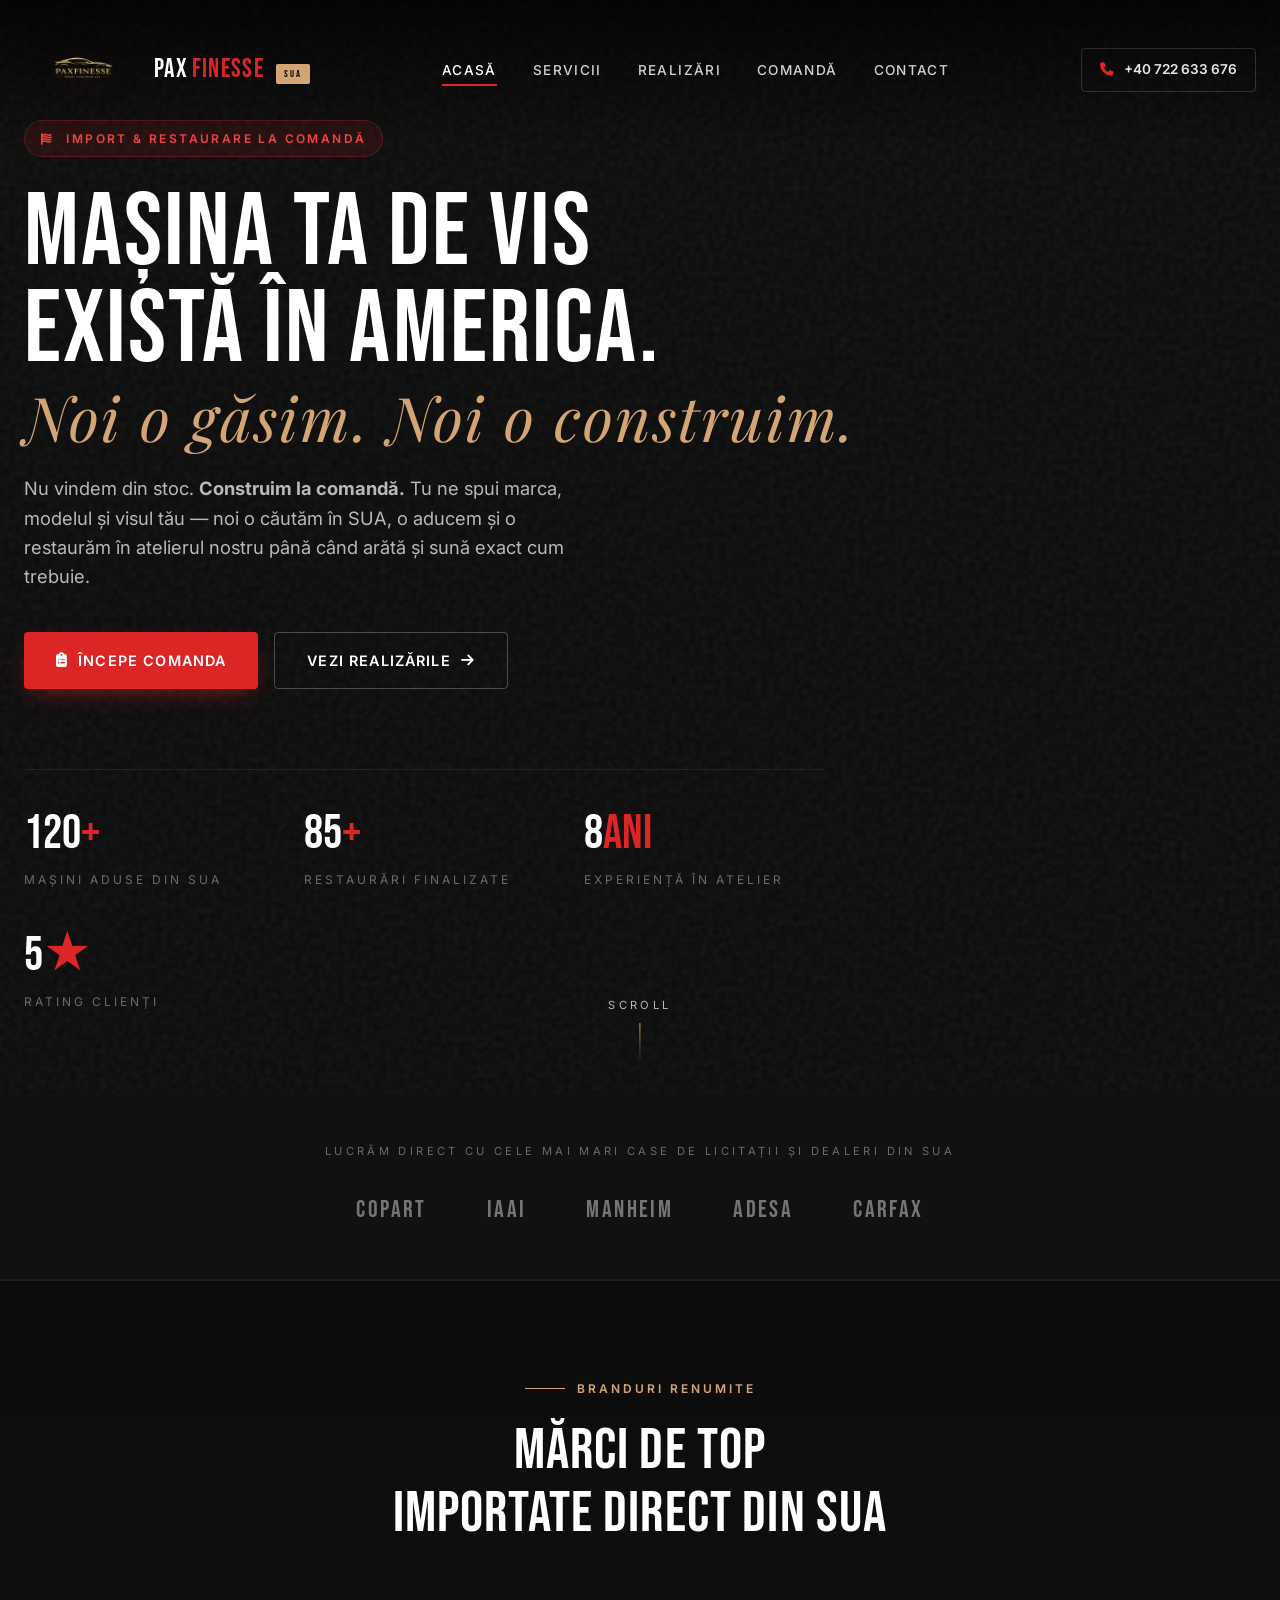
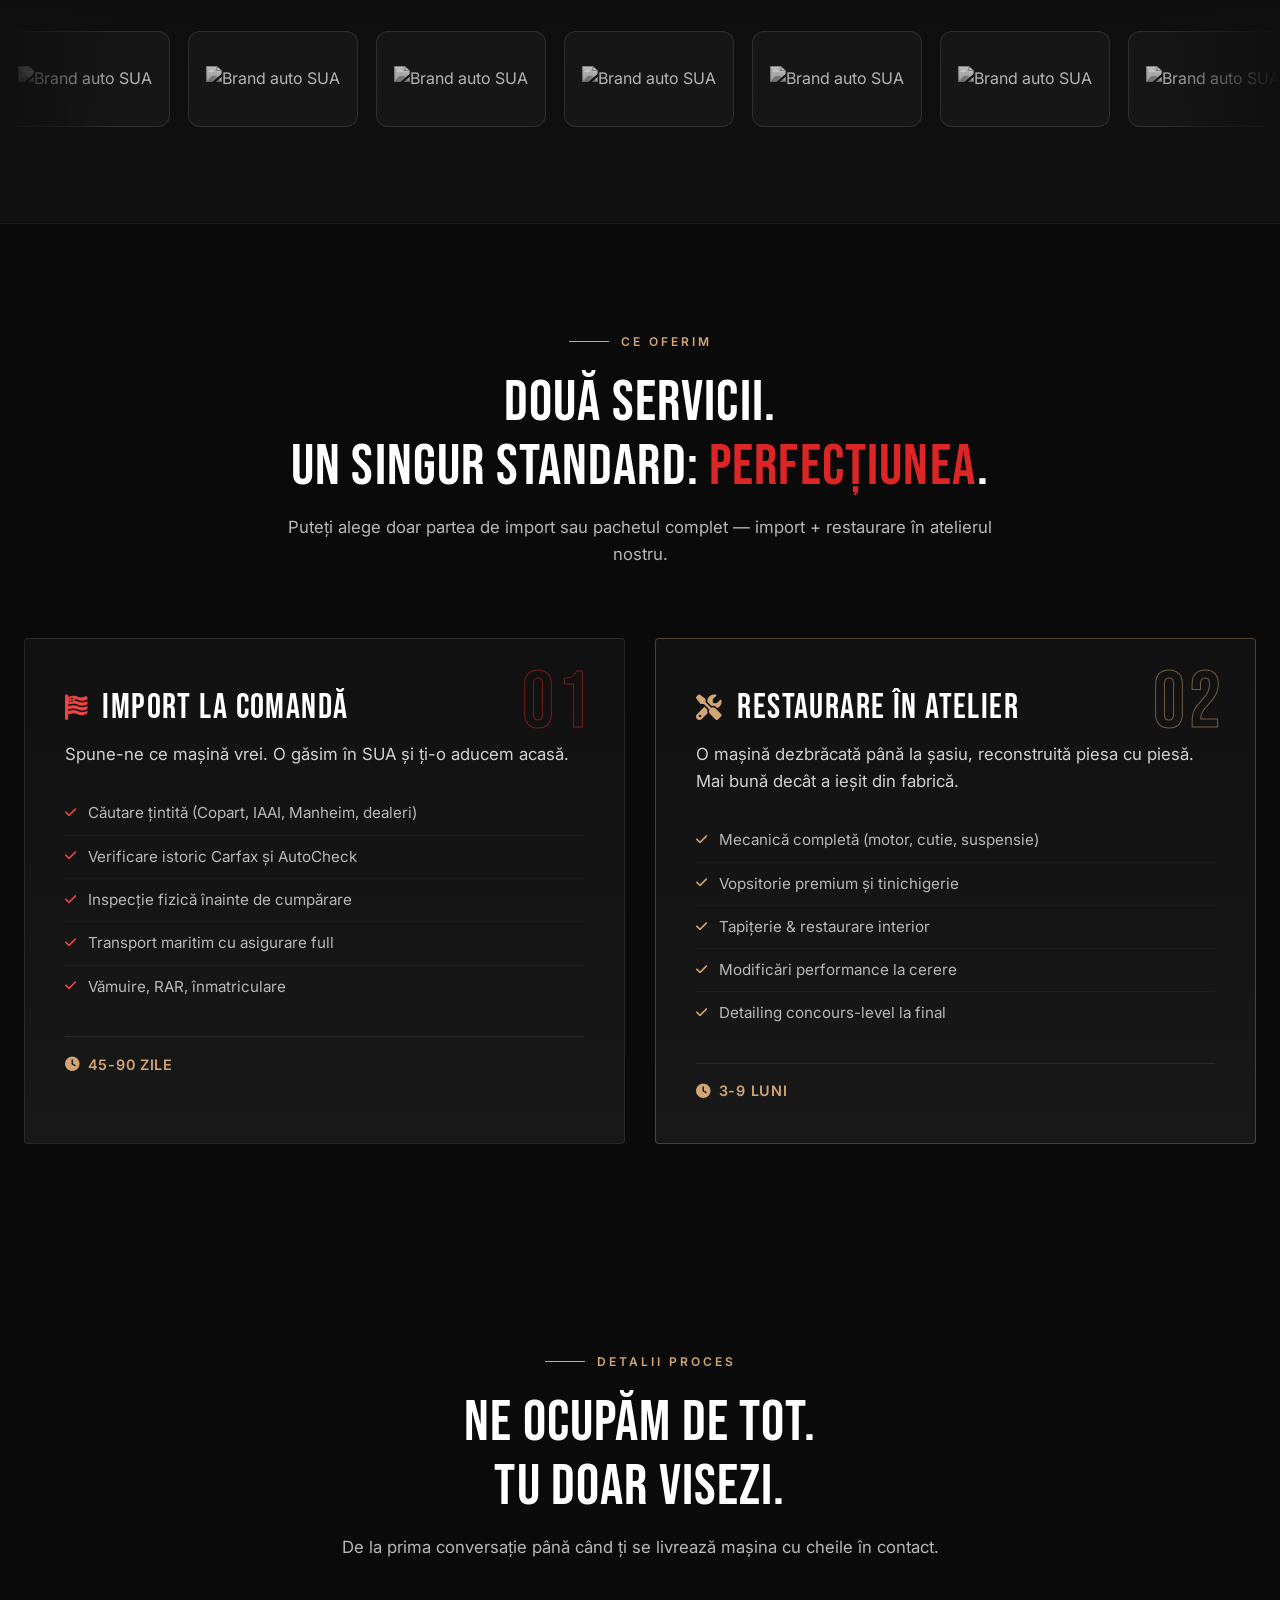
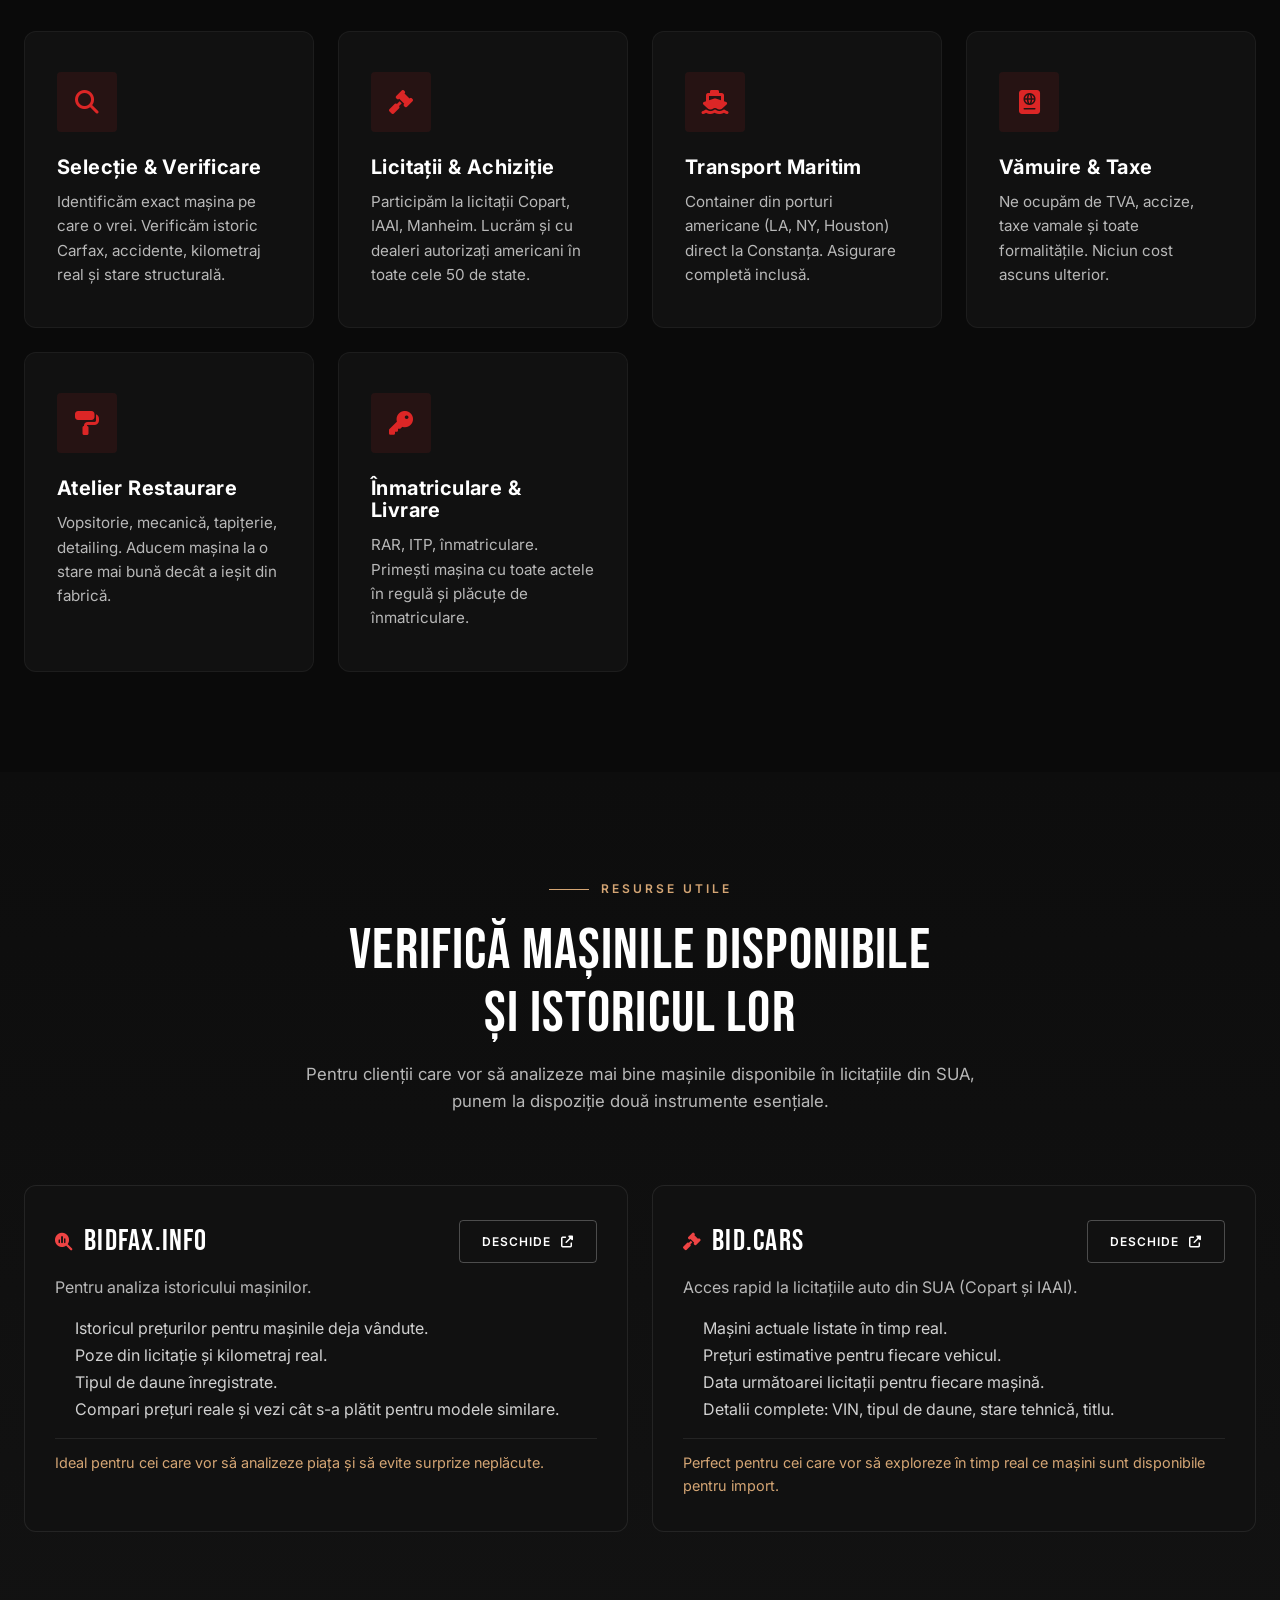
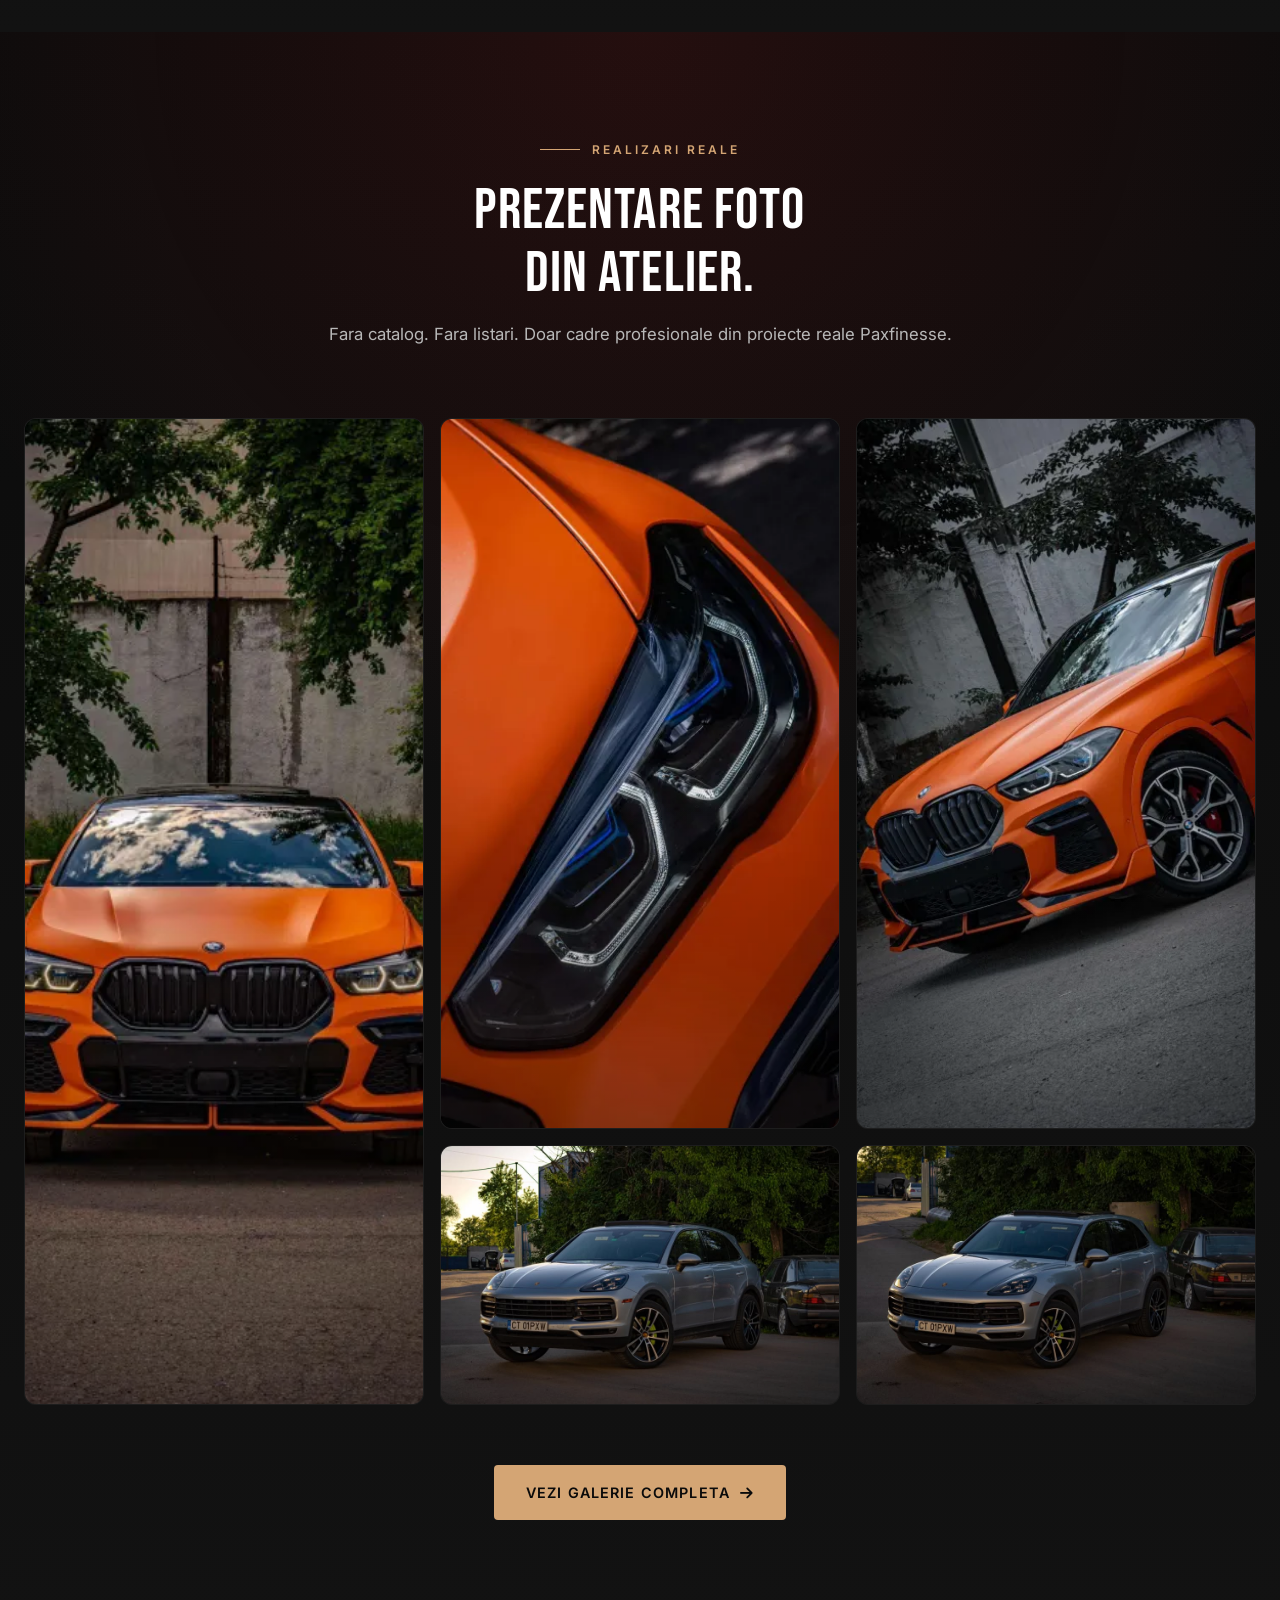
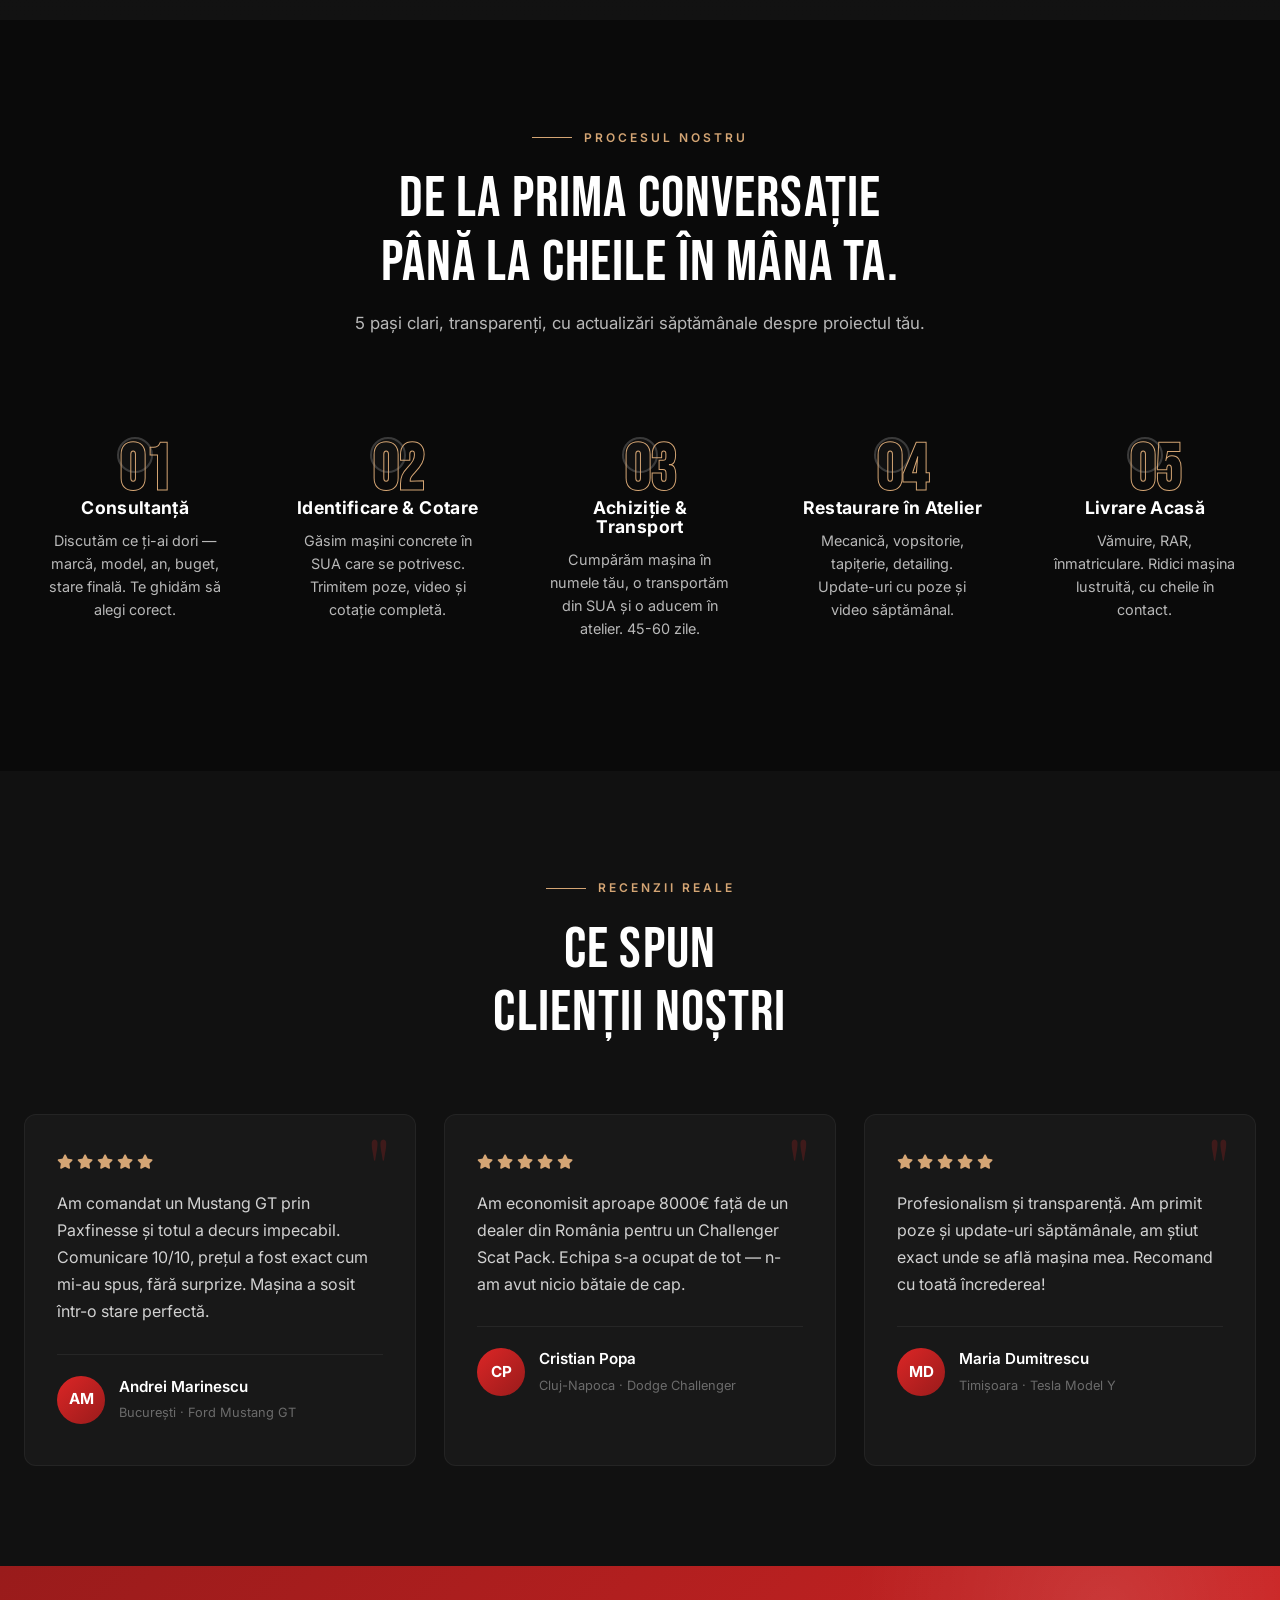
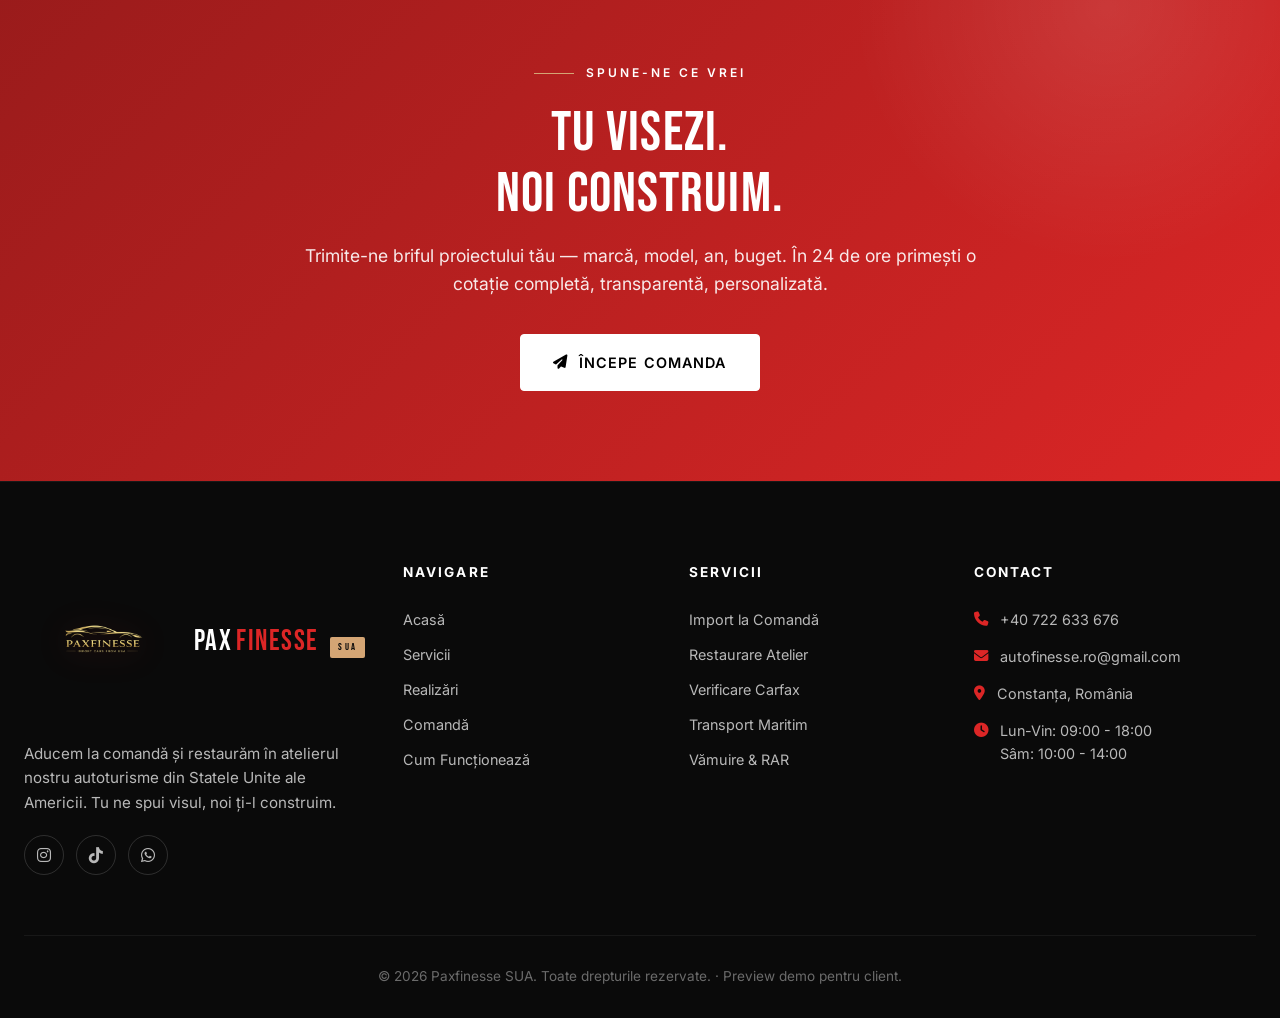
==== index.html @ f7341d7a "Paxfinesse SUA - site static complet: home, realizari, comanda" ====
<!DOCTYPE html>
<html lang="ro">
<head>
    <meta charset="UTF-8">
    <meta name="viewport" content="width=device-width, initial-scale=1.0">
    <meta name="description" content="Paxfinesse SUA – Aducem la comandă și restaurăm autoturisme din Statele Unite ale Americii. Tu ne spui ce vrei, noi facem mai mult decât să ți-o livrăm — ți-o construim.">
    <title>Paxfinesse SUA — Import & Restaurare Auto la Comandă din America</title>
    <link rel="preconnect" href="https://fonts.googleapis.com">
    <link rel="preconnect" href="https://fonts.gstatic.com" crossorigin>
    <link href="https://fonts.googleapis.com/css2?family=Bebas+Neue&family=Inter:wght@300;400;500;600;700;800&family=Playfair+Display:ital,wght@1,400;1,500&display=swap" rel="stylesheet">
    <link rel="stylesheet" href="https://cdnjs.cloudflare.com/ajax/libs/font-awesome/6.5.0/css/all.min.css">
    <link rel="stylesheet" href="css/style.css">
</head>
<body>

<!-- NAVBAR -->
<nav class="navbar" id="navbar">
    <div class="nav-inner">
        <a href="index.html" class="brand">
            <img src="assets/paxfinesse-logo.png" alt="Paxfinesse SUA" class="brand-logo">
            <span class="brand-text">
                <span class="b-pax">PAX</span><span class="b-fin">FINESSE</span>
                <span class="b-sua">SUA</span>
            </span>
        </a>
        <ul class="nav-menu" id="navMenu">
            <li><a href="index.html" class="active">Acasă</a></li>
            <li><a href="#servicii">Servicii</a></li>
            <li><a href="stoc.html">Realizări</a></li>
            <li><a href="comanda.html">Comandă</a></li>
            <li><a href="#contact">Contact</a></li>
        </ul>
        <div class="nav-cta">
            <a href="tel:+40722633676" class="nav-phone">
                <i class="fas fa-phone"></i>
                <span>+40 722 633 676</span>
            </a>
            <button class="hamburger" id="burger" aria-label="Meniu">
                <span></span><span></span><span></span>
            </button>
        </div>
    </div>
</nav>

<!-- HERO -->
<section class="hero">
    <div class="hero-bg"></div>
    <div class="hero-overlay"></div>
    <div class="hero-grain"></div>
    <div class="hero-content">
        <span class="hero-badge"><i class="fas fa-flag-usa"></i> Import & Restaurare la comandă</span>
        <h1>
            Mașina ta de vis<br>există în America.
            <span class="accent">Noi o găsim. Noi o construim.</span>
        </h1>
        <p class="hero-subtitle">
            Nu vindem din stoc. <strong>Construim la comandă.</strong> Tu ne spui marca, modelul și visul tău —
            noi o căutăm în SUA, o aducem și o restaurăm în atelierul nostru până când arătă și sună exact cum trebuie.
        </p>
        <div class="hero-actions">
            <a href="comanda.html" class="btn btn-primary">
                <i class="fas fa-clipboard-list"></i> Începe Comanda
            </a>
            <a href="stoc.html" class="btn btn-outline">
                Vezi Realizările <i class="fas fa-arrow-right"></i>
            </a>
        </div>
        <div class="hero-stats">
            <div class="hero-stat">
                <span class="num">120<span class="text-red">+</span></span>
                <span class="lbl">Mașini aduse din SUA</span>
            </div>
            <div class="hero-stat">
                <span class="num">85<span class="text-red">+</span></span>
                <span class="lbl">Restaurări finalizate</span>
            </div>
            <div class="hero-stat">
                <span class="num">8<span class="text-red">ani</span></span>
                <span class="lbl">Experiență în atelier</span>
            </div>
            <div class="hero-stat">
                <span class="num">5<span class="text-red">★</span></span>
                <span class="lbl">Rating clienți</span>
            </div>
        </div>
    </div>
    <div class="scroll-cue">
        <span>Scroll</span>
        <div class="line"></div>
    </div>
</section>

<!-- PARTNERS -->
<section class="partners">
    <div class="container">
        <p class="partners-label">Lucrăm direct cu cele mai mari case de licitații și dealeri din SUA</p>
        <div class="partners-grid">
            <span class="partner-logo">COPART</span>
            <span class="partner-logo">IAAI</span>
            <span class="partner-logo">MANHEIM</span>
            <span class="partner-logo">ADESA</span>
            <span class="partner-logo">CARFAX</span>
        </div>
    </div>
</section>

<!-- TOP BRANDS CAROUSEL -->
<section class="top-brands" id="branduri">
    <div class="container">
        <div class="section-header">
            <span class="section-tag">Branduri Renumite</span>
            <h2>Mărci De Top<br>Importate Direct Din SUA</h2>
        </div>
    </div>
    <div class="brand-carousel" aria-label="Carusel mărci auto importate">
        <div class="brand-track">
            <div class="brand-item"><img src="https://images.leadconnectorhq.com/image/f_webp/q_80/r_1200/u_https://assets.cdn.filesafe.space/cwFLtFZQgaH6ewHuRInl/media/32a6d4c4-58c9-48d9-9215-3933dc16dcd3.png" alt="Brand auto SUA"></div>
            <div class="brand-item"><img src="https://images.leadconnectorhq.com/image/f_webp/q_80/r_1200/u_https://assets.cdn.filesafe.space/cwFLtFZQgaH6ewHuRInl/media/314a46d4-9942-4cb3-8f32-9301b4568b7e.png" alt="Brand auto SUA"></div>
            <div class="brand-item"><img src="https://images.leadconnectorhq.com/image/f_webp/q_80/r_1200/u_https://assets.cdn.filesafe.space/cwFLtFZQgaH6ewHuRInl/media/3db5423e-5908-4407-b118-28c84015ed00.png" alt="Brand auto SUA"></div>
            <div class="brand-item"><img src="https://images.leadconnectorhq.com/image/f_webp/q_80/r_1200/u_https://assets.cdn.filesafe.space/cwFLtFZQgaH6ewHuRInl/media/eeb077a6-808a-4627-8434-43269378a9e5.webp" alt="Brand auto SUA"></div>
            <div class="brand-item"><img src="https://images.leadconnectorhq.com/image/f_webp/q_80/r_1200/u_https://assets.cdn.filesafe.space/cwFLtFZQgaH6ewHuRInl/media/206247c8-31dc-4876-88b6-38dea8ac3e6c.webp" alt="Brand auto SUA"></div>
            <div class="brand-item"><img src="https://images.leadconnectorhq.com/image/f_webp/q_80/r_1200/u_https://assets.cdn.filesafe.space/cwFLtFZQgaH6ewHuRInl/media/9b2d4b65-d49e-4166-a38b-0659e8ab0de5.png" alt="Brand auto SUA"></div>
            <div class="brand-item"><img src="https://images.leadconnectorhq.com/image/f_webp/q_80/r_1200/u_https://assets.cdn.filesafe.space/cwFLtFZQgaH6ewHuRInl/media/c2d856ed-e906-4ed6-9a01-13cdb11625aa.png" alt="Brand auto SUA"></div>
            <div class="brand-item"><img src="https://images.leadconnectorhq.com/image/f_webp/q_80/r_1200/u_https://assets.cdn.filesafe.space/cwFLtFZQgaH6ewHuRInl/media/f6b01326-d856-4e77-9e30-f59f25167e91.png" alt="Brand auto SUA"></div>
            <div class="brand-item"><img src="https://images.leadconnectorhq.com/image/f_webp/q_80/r_1200/u_https://assets.cdn.filesafe.space/cwFLtFZQgaH6ewHuRInl/media/b31367f6-9bbe-42e5-9ca9-efc359f54a44.png" alt="Brand auto SUA"></div>
            <div class="brand-item"><img src="https://images.leadconnectorhq.com/image/f_webp/q_80/r_1200/u_https://assets.cdn.filesafe.space/cwFLtFZQgaH6ewHuRInl/media/86a10606-259c-45ef-b72c-d7b4f49fb295.png" alt="Brand auto SUA"></div>
            <div class="brand-item"><img src="https://images.leadconnectorhq.com/image/f_webp/q_80/r_1200/u_https://assets.cdn.filesafe.space/cwFLtFZQgaH6ewHuRInl/media/ee7c0f34-a460-4656-b611-20491909f14e.png" alt="Brand auto SUA"></div>
            <div class="brand-item"><img src="https://images.leadconnectorhq.com/image/f_webp/q_80/r_1200/u_https://assets.cdn.filesafe.space/cwFLtFZQgaH6ewHuRInl/media/89e8a70e-ac2a-4c89-bdc9-628a7f98c6be.png" alt="Brand auto SUA"></div>

            <div class="brand-item"><img src="https://images.leadconnectorhq.com/image/f_webp/q_80/r_1200/u_https://assets.cdn.filesafe.space/cwFLtFZQgaH6ewHuRInl/media/32a6d4c4-58c9-48d9-9215-3933dc16dcd3.png" alt="Brand auto SUA"></div>
            <div class="brand-item"><img src="https://images.leadconnectorhq.com/image/f_webp/q_80/r_1200/u_https://assets.cdn.filesafe.space/cwFLtFZQgaH6ewHuRInl/media/314a46d4-9942-4cb3-8f32-9301b4568b7e.png" alt="Brand auto SUA"></div>
            <div class="brand-item"><img src="https://images.leadconnectorhq.com/image/f_webp/q_80/r_1200/u_https://assets.cdn.filesafe.space/cwFLtFZQgaH6ewHuRInl/media/3db5423e-5908-4407-b118-28c84015ed00.png" alt="Brand auto SUA"></div>
            <div class="brand-item"><img src="https://images.leadconnectorhq.com/image/f_webp/q_80/r_1200/u_https://assets.cdn.filesafe.space/cwFLtFZQgaH6ewHuRInl/media/eeb077a6-808a-4627-8434-43269378a9e5.webp" alt="Brand auto SUA"></div>
            <div class="brand-item"><img src="https://images.leadconnectorhq.com/image/f_webp/q_80/r_1200/u_https://assets.cdn.filesafe.space/cwFLtFZQgaH6ewHuRInl/media/206247c8-31dc-4876-88b6-38dea8ac3e6c.webp" alt="Brand auto SUA"></div>
            <div class="brand-item"><img src="https://images.leadconnectorhq.com/image/f_webp/q_80/r_1200/u_https://assets.cdn.filesafe.space/cwFLtFZQgaH6ewHuRInl/media/9b2d4b65-d49e-4166-a38b-0659e8ab0de5.png" alt="Brand auto SUA"></div>
            <div class="brand-item"><img src="https://images.leadconnectorhq.com/image/f_webp/q_80/r_1200/u_https://assets.cdn.filesafe.space/cwFLtFZQgaH6ewHuRInl/media/c2d856ed-e906-4ed6-9a01-13cdb11625aa.png" alt="Brand auto SUA"></div>
            <div class="brand-item"><img src="https://images.leadconnectorhq.com/image/f_webp/q_80/r_1200/u_https://assets.cdn.filesafe.space/cwFLtFZQgaH6ewHuRInl/media/f6b01326-d856-4e77-9e30-f59f25167e91.png" alt="Brand auto SUA"></div>
            <div class="brand-item"><img src="https://images.leadconnectorhq.com/image/f_webp/q_80/r_1200/u_https://assets.cdn.filesafe.space/cwFLtFZQgaH6ewHuRInl/media/b31367f6-9bbe-42e5-9ca9-efc359f54a44.png" alt="Brand auto SUA"></div>
            <div class="brand-item"><img src="https://images.leadconnectorhq.com/image/f_webp/q_80/r_1200/u_https://assets.cdn.filesafe.space/cwFLtFZQgaH6ewHuRInl/media/86a10606-259c-45ef-b72c-d7b4f49fb295.png" alt="Brand auto SUA"></div>
            <div class="brand-item"><img src="https://images.leadconnectorhq.com/image/f_webp/q_80/r_1200/u_https://assets.cdn.filesafe.space/cwFLtFZQgaH6ewHuRInl/media/ee7c0f34-a460-4656-b611-20491909f14e.png" alt="Brand auto SUA"></div>
            <div class="brand-item"><img src="https://images.leadconnectorhq.com/image/f_webp/q_80/r_1200/u_https://assets.cdn.filesafe.space/cwFLtFZQgaH6ewHuRInl/media/89e8a70e-ac2a-4c89-bdc9-628a7f98c6be.png" alt="Brand auto SUA"></div>
        </div>
    </div>
</section>

<!-- TWO PILLARS -->
<section class="section pillars" id="servicii">
    <div class="container">
        <div class="section-header">
            <span class="section-tag">Ce oferim</span>
            <h2>Două servicii.<br>Un singur standard: <span class="text-red">perfecțiunea</span>.</h2>
            <p>Puteți alege doar partea de import sau pachetul complet — import + restaurare în atelierul nostru.</p>
        </div>
        <div class="pillars-grid">
            <div class="pillar-card">
                <div class="pillar-num">01</div>
                <h3><i class="fas fa-flag-usa"></i> Import la Comandă</h3>
                <p class="pillar-lead">Spune-ne ce mașină vrei. O găsim în SUA și ți-o aducem acasă.</p>
                <ul class="pillar-list">
                    <li><i class="fas fa-check"></i> Căutare țintită (Copart, IAAI, Manheim, dealeri)</li>
                    <li><i class="fas fa-check"></i> Verificare istoric Carfax și AutoCheck</li>
                    <li><i class="fas fa-check"></i> Inspecție fizică înainte de cumpărare</li>
                    <li><i class="fas fa-check"></i> Transport maritim cu asigurare full</li>
                    <li><i class="fas fa-check"></i> Vămuire, RAR, înmatriculare</li>
                </ul>
                <div class="pillar-foot">
                    <span class="pillar-time"><i class="fas fa-clock"></i> 45-90 zile</span>
                </div>
            </div>
            <div class="pillar-card pillar-card-gold">
                <div class="pillar-num">02</div>
                <h3><i class="fas fa-tools"></i> Restaurare în Atelier</h3>
                <p class="pillar-lead">O mașină dezbrăcată până la șasiu, reconstruită piesa cu piesă. Mai bună decât a ieșit din fabrică.</p>
                <ul class="pillar-list">
                    <li><i class="fas fa-check"></i> Mecanică completă (motor, cutie, suspensie)</li>
                    <li><i class="fas fa-check"></i> Vopsitorie premium și tinichigerie</li>
                    <li><i class="fas fa-check"></i> Tapițerie & restaurare interior</li>
                    <li><i class="fas fa-check"></i> Modificări performance la cerere</li>
                    <li><i class="fas fa-check"></i> Detailing concours-level la final</li>
                </ul>
                <div class="pillar-foot">
                    <span class="pillar-time"><i class="fas fa-clock"></i> 3-9 luni</span>
                </div>
            </div>
        </div>
    </div>
</section>

<!-- SERVICES -->
<section class="section services" id="detalii-servicii">
    <div class="container">
        <div class="section-header">
            <span class="section-tag">Detalii proces</span>
            <h2>Ne ocupăm de tot.<br>Tu doar visezi.</h2>
            <p>De la prima conversație până când ți se livrează mașina cu cheile în contact.</p>
        </div>
        <div class="services-grid">
            <div class="service-card">
                <div class="service-icon"><i class="fas fa-search"></i></div>
                <h3>Selecție & Verificare</h3>
                <p>Identificăm exact mașina pe care o vrei. Verificăm istoric Carfax, accidente, kilometraj real și stare structurală.</p>
            </div>
            <div class="service-card">
                <div class="service-icon"><i class="fas fa-gavel"></i></div>
                <h3>Licitații & Achiziție</h3>
                <p>Participăm la licitații Copart, IAAI, Manheim. Lucrăm și cu dealeri autorizați americani în toate cele 50 de state.</p>
            </div>
            <div class="service-card">
                <div class="service-icon"><i class="fas fa-ship"></i></div>
                <h3>Transport Maritim</h3>
                <p>Container din porturi americane (LA, NY, Houston) direct la Constanța. Asigurare completă inclusă.</p>
            </div>
            <div class="service-card">
                <div class="service-icon"><i class="fas fa-passport"></i></div>
                <h3>Vămuire & Taxe</h3>
                <p>Ne ocupăm de TVA, accize, taxe vamale și toate formalitățile. Niciun cost ascuns ulterior.</p>
            </div>
            <div class="service-card">
                <div class="service-icon"><i class="fas fa-paint-roller"></i></div>
                <h3>Atelier Restaurare</h3>
                <p>Vopsitorie, mecanică, tapițerie, detailing. Aducem mașina la o stare mai bună decât a ieșit din fabrică.</p>
            </div>
            <div class="service-card">
                <div class="service-icon"><i class="fas fa-key"></i></div>
                <h3>Înmatriculare & Livrare</h3>
                <p>RAR, ITP, înmatriculare. Primești mașina cu toate actele în regulă și plăcuțe de înmatriculare.</p>
            </div>
        </div>
    </div>
</section>

<!-- RESURSE UTILE -->
<section class="section resources-useful" id="resurse-utile">
    <div class="container">
        <div class="section-header">
            <span class="section-tag">Resurse Utile</span>
            <h2>Verifică Mașinile Disponibile<br>și Istoricul Lor</h2>
            <p>Pentru clienții care vor să analizeze mai bine mașinile disponibile în licitațiile din SUA, punem la dispoziție două instrumente esențiale.</p>
        </div>

        <div class="resources-grid">
            <article class="resource-card">
                <div class="resource-head">
                    <h3><i class="fas fa-magnifying-glass-chart"></i> BidFax.info</h3>
                    <a href="https://bidfax.info/" target="_blank" rel="noopener noreferrer" class="btn btn-outline btn-sm">Deschide <i class="fas fa-up-right-from-square"></i></a>
                </div>
                <p class="resource-sub">Pentru analiza istoricului mașinilor.</p>
                <ul class="resource-list">
                    <li>Istoricul prețurilor pentru mașinile deja vândute.</li>
                    <li>Poze din licitație și kilometraj real.</li>
                    <li>Tipul de daune înregistrate.</li>
                    <li>Compari prețuri reale și vezi cât s-a plătit pentru modele similare.</li>
                </ul>
                <p class="resource-note">Ideal pentru cei care vor să analizeze piața și să evite surprize neplăcute.</p>
            </article>

            <article class="resource-card">
                <div class="resource-head">
                    <h3><i class="fas fa-gavel"></i> Bid.Cars</h3>
                    <a href="https://bid.cars/en/" target="_blank" rel="noopener noreferrer" class="btn btn-outline btn-sm">Deschide <i class="fas fa-up-right-from-square"></i></a>
                </div>
                <p class="resource-sub">Acces rapid la licitațiile auto din SUA (Copart și IAAI).</p>
                <ul class="resource-list">
                    <li>Mașini actuale listate în timp real.</li>
                    <li>Prețuri estimative pentru fiecare vehicul.</li>
                    <li>Data următoarei licitații pentru fiecare mașină.</li>
                    <li>Detalii complete: VIN, tipul de daune, stare tehnică, titlu.</li>
                </ul>
                <p class="resource-note">Perfect pentru cei care vor să exploreze în timp real ce mașini sunt disponibile pentru import.</p>
            </article>
        </div>
    </div>
</section>

<!-- REALIZARI FOTO -->
<section class="bmw-showcase">
    <div class="container">
        <div class="section-header">
            <span class="section-tag">Realizari Reale</span>
            <h2>Prezentare foto<br>din atelier.</h2>
            <p>Fara catalog. Fara listari. Doar cadre profesionale din proiecte reale Paxfinesse.</p>
        </div>
        <div class="bmw-grid">
            <figure class="bmw-shot tall">
                <img src="assets/IMG_20260612_000949_321.webp" alt="BMW atelier cadru frontal" loading="lazy">
            </figure>
            <figure class="bmw-shot">
                <img src="assets/IMG_20260612_000946_788.webp" alt="BMW detaliu" loading="lazy">
            </figure>
            <figure class="bmw-shot">
                <img src="assets/IMG_20260612_000951_574.webp" alt="BMW lateral" loading="lazy">
            </figure>
            <figure class="bmw-shot">
                <img src="assets/SaveClip.App_711075610_18354099130211871_6722053334261822704_n.jpg" alt="BMW cadru nou" loading="lazy">
            </figure>
            <figure class="bmw-shot">
                <img src="assets/SaveClip.App_713584309_18354099118211871_6463940160038033407_n.jpg" alt="BMW cadru nou atelier" loading="lazy">
            </figure>
        </div>
        <div class="section-cta">
            <a href="stoc.html" class="btn btn-gold">
                Vezi Galerie Completa <i class="fas fa-arrow-right"></i>
            </a>
        </div>
    </div>
</section>

<!-- PROCESS -->
<section class="section process" id="proces">
    <div class="container">
        <div class="section-header">
            <span class="section-tag">Procesul Nostru</span>
            <h2>De la prima conversație<br>până la cheile în mâna ta.</h2>
            <p>5 pași clari, transparenți, cu actualizări săptămânale despre proiectul tău.</p>
        </div>
        <div class="process-steps">
            <div class="process-step">
                <span class="step-num">01</span>
                <h3>Consultanță</h3>
                <p>Discutăm ce ți-ai dori — marcă, model, an, buget, stare finală. Te ghidăm să alegi corect.</p>
            </div>
            <div class="process-step">
                <span class="step-num">02</span>
                <h3>Identificare & Cotare</h3>
                <p>Găsim mașini concrete în SUA care se potrivesc. Trimitem poze, video și cotație completă.</p>
            </div>
            <div class="process-step">
                <span class="step-num">03</span>
                <h3>Achiziție & Transport</h3>
                <p>Cumpărăm mașina în numele tău, o transportăm din SUA și o aducem în atelier. 45-60 zile.</p>
            </div>
            <div class="process-step">
                <span class="step-num">04</span>
                <h3>Restaurare în Atelier</h3>
                <p>Mecanică, vopsitorie, tapițerie, detailing. Update-uri cu poze și video săptămânal.</p>
            </div>
            <div class="process-step">
                <span class="step-num">05</span>
                <h3>Livrare Acasă</h3>
                <p>Vămuire, RAR, înmatriculare. Ridici mașina lustruită, cu cheile în contact.</p>
            </div>
        </div>
    </div>
</section>

<!-- TESTIMONIALS -->
<section class="section testimonials">
    <div class="container">
        <div class="section-header">
            <span class="section-tag">Recenzii Reale</span>
            <h2>Ce Spun<br>Clienții Noștri</h2>
        </div>
        <div class="testimonials-grid">
            <div class="test-card">
                <div class="test-stars">
                    <i class="fas fa-star"></i><i class="fas fa-star"></i><i class="fas fa-star"></i><i class="fas fa-star"></i><i class="fas fa-star"></i>
                </div>
                <p class="test-text">Am comandat un Mustang GT prin Paxfinesse și totul a decurs impecabil. Comunicare 10/10, prețul a fost exact cum mi-au spus, fără surprize. Mașina a sosit într-o stare perfectă.</p>
                <div class="test-author">
                    <div class="test-avatar">AM</div>
                    <div class="test-meta">
                        <strong>Andrei Marinescu</strong>
                        <span>București · Ford Mustang GT</span>
                    </div>
                </div>
            </div>
            <div class="test-card">
                <div class="test-stars">
                    <i class="fas fa-star"></i><i class="fas fa-star"></i><i class="fas fa-star"></i><i class="fas fa-star"></i><i class="fas fa-star"></i>
                </div>
                <p class="test-text">Am economisit aproape 8000€ față de un dealer din România pentru un Challenger Scat Pack. Echipa s-a ocupat de tot — n-am avut nicio bătaie de cap.</p>
                <div class="test-author">
                    <div class="test-avatar">CP</div>
                    <div class="test-meta">
                        <strong>Cristian Popa</strong>
                        <span>Cluj-Napoca · Dodge Challenger</span>
                    </div>
                </div>
            </div>
            <div class="test-card">
                <div class="test-stars">
                    <i class="fas fa-star"></i><i class="fas fa-star"></i><i class="fas fa-star"></i><i class="fas fa-star"></i><i class="fas fa-star"></i>
                </div>
                <p class="test-text">Profesionalism și transparență. Am primit poze și update-uri săptămânale, am știut exact unde se află mașina mea. Recomand cu toată încrederea!</p>
                <div class="test-author">
                    <div class="test-avatar">MD</div>
                    <div class="test-meta">
                        <strong>Maria Dumitrescu</strong>
                        <span>Timișoara · Tesla Model Y</span>
                    </div>
                </div>
            </div>
        </div>
    </div>
</section>

<!-- CTA -->
<section class="cta-banner">
    <div class="container">
        <div class="cta-content">
            <span class="section-tag" style="color:#fff">Spune-ne ce vrei</span>
            <h2>Tu visezi.<br>Noi construim.</h2>
            <p>Trimite-ne briful proiectului tău — marcă, model, an, buget. În 24 de ore primești o cotație completă, transparentă, personalizată.</p>
            <a href="comanda.html" class="btn btn-outline" style="background:#fff;color:#000;border-color:#fff">
                <i class="fas fa-paper-plane"></i> Începe Comanda
            </a>
        </div>
    </div>
</section>

<!-- FOOTER -->
<footer class="footer" id="contact">
    <div class="container">
        <div class="footer-grid">
            <div class="footer-about">
                <a href="index.html" class="brand brand-footer">
                    <img src="assets/paxfinesse-logo.png" alt="Paxfinesse SUA" class="brand-logo">
                    <span class="brand-text">
                        <span class="b-pax">PAX</span><span class="b-fin">FINESSE</span>
                        <span class="b-sua">SUA</span>
                    </span>
                </a>
                <p>Aducem la comandă și restaurăm în atelierul nostru autoturisme din Statele Unite ale Americii. Tu ne spui visul, noi ți-l construim.</p>
                <div class="socials">
                    <a href="https://www.instagram.com/paxfinessepax/" target="_blank" rel="noopener noreferrer" aria-label="Instagram"><i class="fab fa-instagram"></i></a>
                    <a href="https://www.tiktok.com/@paxfinesse?_t=ZN-8yZHqIfmm4E&_r=1&fbclid=PAZXh0bgNhZW0CMTEAc3J0YwZhcHBfaWQPOTM2NjE5NzQzMzkyNDU5AAGn2TuDAbLvphgei1O01tbaapVm8dabhwW_PqKula9Um7e5-4xDob9JzGexZbg_aem_R9yHzOPv0Os4jZHswV5WrA" target="_blank" rel="noopener noreferrer" aria-label="TikTok"><i class="fab fa-tiktok"></i></a>
                    <a href="#" aria-label="WhatsApp"><i class="fab fa-whatsapp"></i></a>
                </div>
            </div>
            <div>
                <h5>Navigare</h5>
                <div class="footer-links">
                    <a href="index.html">Acasă</a>
                    <a href="#servicii">Servicii</a>
                    <a href="stoc.html">Realizări</a>
                    <a href="comanda.html">Comandă</a>
                    <a href="#proces">Cum Funcționează</a>
                </div>
            </div>
            <div>
                <h5>Servicii</h5>
                <div class="footer-links">
                    <a href="#servicii">Import la Comandă</a>
                    <a href="#servicii">Restaurare Atelier</a>
                    <a href="#detalii-servicii">Verificare Carfax</a>
                    <a href="#detalii-servicii">Transport Maritim</a>
                    <a href="#detalii-servicii">Vămuire & RAR</a>
                </div>
            </div>
            <div>
                <h5>Contact</h5>
                <ul class="footer-contact">
                    <li><i class="fas fa-phone"></i> +40 722 633 676</li>
                    <li><i class="fas fa-envelope"></i> autofinesse.ro@gmail.com</li>
                    <li><i class="fas fa-map-marker-alt"></i> Constanța, România</li>
                    <li><i class="fas fa-clock"></i> Lun-Vin: 09:00 - 18:00<br>Sâm: 10:00 - 14:00</li>
                </ul>
            </div>
        </div>
        <div class="footer-bottom">
            <p>&copy; 2026 Paxfinesse SUA. Toate drepturile rezervate. · Preview demo pentru client.</p>
        </div>
    </div>
</footer>

<!-- CAR MODAL -->
<div class="modal-backdrop" id="carModal">
    <div class="modal">
        <button class="modal-close" data-close-modal aria-label="Închide"><i class="fas fa-times"></i></button>
        <div id="carModalBody"></div>
    </div>
</div>

<script src="js/main.js"></script>
</body>
</html>
---- css/style.css ----
/* ==========================================================================
   PAXFINESSE SUA — Premium Car Import Stylesheet
   Palette: jet black, crimson red, champagne gold accent
   ========================================================================== */

/* ---------- RESET ---------- */
*, *::before, *::after { margin: 0; padding: 0; box-sizing: border-box; }
html { scroll-behavior: smooth; -webkit-text-size-adjust: 100%; }
body {
    font-family: 'Inter', -apple-system, BlinkMacSystemFont, sans-serif;
    background: #0a0a0a;
    color: #e5e5e5;
    line-height: 1.6;
    overflow-x: hidden;
    -webkit-font-smoothing: antialiased;
}
img, svg { max-width: 100%; display: block; }
a { color: inherit; text-decoration: none; transition: color .25s ease; }
button { font-family: inherit; cursor: pointer; border: none; background: none; color: inherit; }
input, select, textarea { font-family: inherit; font-size: 1rem; }
ul { list-style: none; }

/* ---------- TOKENS ---------- */
:root {
    --black: #0a0a0a;
    --black-2: #111111;
    --black-3: #181818;
    --gray-900: #1f1f1f;
    --gray-800: #2a2a2a;
    --gray-700: #3a3a3a;
    --gray-500: #6b6b6b;
    --gray-300: #b8b8b8;
    --gray-200: #d1d1d1;
    --white: #ffffff;
    --red: #dc2626;
    --red-bright: #ef4444;
    --red-dark: #991b1b;
    --gold: #d4a574;
    --gold-bright: #e6bd8a;

    --font-body: 'Inter', sans-serif;
    --font-display: 'Bebas Neue', 'Inter', sans-serif;
    --font-serif: 'Playfair Display', serif;

    --container: 1280px;
    --radius: 4px;
    --radius-lg: 12px;
    --transition: cubic-bezier(.4,0,.2,1);

    --shadow-lg: 0 25px 50px -12px rgba(0,0,0,0.5);
    --shadow-red: 0 12px 40px -10px rgba(220,38,38,0.45);
}

/* ---------- TYPOGRAPHY ---------- */
h1, h2, h3, h4 { font-family: var(--font-display); font-weight: 400; letter-spacing: 0.02em; color: var(--white); line-height: 1.1; }
.text-red { color: var(--red); }
.text-gold { color: var(--gold); }
.text-white { color: var(--white); }

/* ---------- LAYOUT ---------- */
.container {
    width: 100%;
    max-width: var(--container);
    margin: 0 auto;
    padding: 0 24px;
}
.section { padding: 100px 0; }
.section-tag {
    display: inline-flex;
    align-items: center;
    gap: 12px;
    font-size: 0.75rem;
    font-weight: 600;
    letter-spacing: 0.25em;
    text-transform: uppercase;
    color: var(--gold);
    margin-bottom: 20px;
}
.section-tag::before {
    content: '';
    width: 40px; height: 1px;
    background: var(--gold);
}
.section-header { text-align: center; max-width: 720px; margin: 0 auto 70px; }
.section-header h2 {
    font-size: clamp(2.2rem, 4.5vw, 3.8rem);
    margin-bottom: 16px;
}
.section-header p { color: var(--gray-300); font-size: 1.05rem; }

/* ---------- BUTTONS ---------- */
.btn {
    display: inline-flex;
    align-items: center;
    justify-content: center;
    gap: 10px;
    padding: 16px 32px;
    font-weight: 600;
    font-size: 0.9rem;
    letter-spacing: 0.08em;
    text-transform: uppercase;
    border-radius: var(--radius);
    transition: all .3s var(--transition);
    position: relative;
    overflow: hidden;
    cursor: pointer;
}
.btn-primary {
    background: var(--red);
    color: var(--white);
    box-shadow: 0 8px 24px -8px rgba(220,38,38,0.6);
}
.btn-primary:hover {
    background: var(--red-bright);
    transform: translateY(-2px);
    box-shadow: 0 14px 32px -8px rgba(220,38,38,0.7);
}
.btn-outline {
    background: transparent;
    color: var(--white);
    border: 1px solid rgba(255,255,255,0.25);
}
.btn-outline:hover {
    background: var(--white);
    color: var(--black);
    border-color: var(--white);
}
.btn-gold {
    background: var(--gold);
    color: var(--black);
}
.btn-gold:hover { background: var(--gold-bright); transform: translateY(-2px); }
.btn-sm { padding: 11px 22px; font-size: 0.75rem; }
.btn-block { width: 100%; }

/* ==========================================================================
   NAVBAR
   ========================================================================== */
.navbar {
    position: fixed;
    top: 0; left: 0; right: 0;
    z-index: 1000;
    padding: 10px 0;
    transition: all .4s var(--transition);
    background: linear-gradient(180deg, rgba(0,0,0,0.7) 0%, transparent 100%);
}
.navbar.scrolled {
    padding: 8px 0;
    background: rgba(10,10,10,0.95);
    backdrop-filter: blur(20px);
    -webkit-backdrop-filter: blur(20px);
    border-bottom: 1px solid rgba(255,255,255,0.06);
}
.nav-inner {
    max-width: var(--container);
    margin: 0 auto;
    padding: 0 24px;
    display: flex;
    align-items: center;
    justify-content: space-between;
    gap: 30px;
}
.brand {
    display: flex;
    align-items: center;
    gap: 10px;
    font-family: var(--font-display);
    font-size: 1.6rem;
    letter-spacing: 0.05em;
    text-decoration: none;
}
.brand-logo {
    height: 120px;
    width: auto;
    display: block;
    filter: drop-shadow(0 4px 16px rgba(220,38,38,0.35));
    transition: transform .35s ease, filter .35s ease;
}
.brand:hover .brand-logo {
    transform: scale(1.06) rotate(-2deg);
    filter: drop-shadow(0 4px 14px rgba(239,68,68,0.5));
}
.brand-text { display: flex; align-items: baseline; gap: 4px; }
.brand .b-pax { color: var(--white); }
.brand .b-fin { color: var(--red); }
.brand .b-sua {
    margin-left: 8px;
    padding: 2px 8px;
    font-size: 0.65rem;
    background: var(--gold);
    color: var(--black);
    border-radius: 2px;
    letter-spacing: 0.2em;
}
.nav-menu {
    display: flex;
    gap: 36px;
}
.nav-menu a {
    position: relative;
    font-size: 0.85rem;
    font-weight: 500;
    letter-spacing: 0.1em;
    text-transform: uppercase;
    color: var(--gray-200);
    padding: 8px 0;
}
.nav-menu a:hover,
.nav-menu a.active { color: var(--white); }
.nav-menu a::after {
    content: '';
    position: absolute;
    left: 0; bottom: 0;
    width: 0; height: 2px;
    background: var(--red);
    transition: width .3s var(--transition);
}
.nav-menu a:hover::after,
.nav-menu a.active::after { width: 100%; }

.nav-cta {
    display: flex;
    align-items: center;
    gap: 16px;
}
.nav-phone {
    display: flex;
    align-items: center;
    gap: 10px;
    padding: 10px 18px;
    border: 1px solid rgba(255,255,255,0.15);
    border-radius: var(--radius);
    font-size: 0.85rem;
    font-weight: 600;
    transition: all .3s var(--transition);
}
.nav-phone:hover { border-color: var(--red); color: var(--red); }
.nav-phone i { color: var(--red); }

/* Hamburger */
.hamburger {
    display: none;
    flex-direction: column;
    gap: 5px;
    padding: 8px;
    z-index: 1001;
}
.hamburger span {
    display: block;
    width: 24px; height: 2px;
    background: var(--white);
    transition: all .3s var(--transition);
}
.hamburger.active span:nth-child(1) { transform: translateY(7px) rotate(45deg); }
.hamburger.active span:nth-child(2) { opacity: 0; }
.hamburger.active span:nth-child(3) { transform: translateY(-7px) rotate(-45deg); }

/* ==========================================================================
   HERO
   ========================================================================== */
.hero {
    position: relative;
    min-height: 100vh;
    display: flex;
    align-items: center;
    overflow: hidden;
    background: var(--black);
}
.hero-bg {
    position: absolute;
    inset: 0;
    background-image: url('https://images.unsplash.com/photo-1492144534655-ae79c964c9d7?w=1920&q=80');
    background-size: cover;
    background-position: center;
    transform: scale(1.05);
    animation: heroZoom 20s ease-in-out infinite alternate;
}
@keyframes heroZoom {
    from { transform: scale(1.05); }
    to { transform: scale(1.15); }
}
.hero-overlay {
    position: absolute;
    inset: 0;
    background: linear-gradient(135deg, rgba(10,10,10,0.95) 0%, rgba(10,10,10,0.7) 50%, rgba(10,10,10,0.85) 100%);
}
.hero-grain {
    position: absolute;
    inset: 0;
    opacity: 0.08;
    background-image: url("data:image/svg+xml,%3Csvg viewBox='0 0 200 200' xmlns='http://www.w3.org/2000/svg'%3E%3Cfilter id='n'%3E%3CfeTurbulence type='fractalNoise' baseFrequency='0.9'/%3E%3C/filter%3E%3Crect width='100%25' height='100%25' filter='url(%23n)'/%3E%3C/svg%3E");
    pointer-events: none;
}
.hero-content {
    position: relative;
    z-index: 2;
    width: 100%;
    max-width: var(--container);
    margin: 0 auto;
    padding: 120px 24px 80px;
}
.hero-badge {
    display: inline-flex;
    align-items: center;
    gap: 12px;
    padding: 8px 16px;
    background: rgba(220,38,38,0.12);
    border: 1px solid rgba(220,38,38,0.3);
    border-radius: 100px;
    font-size: 0.75rem;
    letter-spacing: 0.2em;
    text-transform: uppercase;
    color: var(--red-bright);
    font-weight: 600;
    margin-bottom: 28px;
    animation: fadeUp .8s var(--transition) both;
}
.hero h1 {
    font-size: clamp(3rem, 8vw, 7rem);
    line-height: 0.95;
    margin-bottom: 28px;
    max-width: 900px;
    animation: fadeUp .8s .1s var(--transition) both;
}
.hero h1 .accent {
    display: block;
    font-family: var(--font-serif);
    font-style: italic;
    font-weight: 400;
    font-size: 0.6em;
    color: var(--gold);
    margin-top: 8px;
}
.hero-subtitle {
    font-size: 1.15rem;
    color: var(--gray-300);
    max-width: 580px;
    margin-bottom: 40px;
    animation: fadeUp .8s .2s var(--transition) both;
}
.hero-actions {
    display: flex;
    gap: 16px;
    flex-wrap: wrap;
    margin-bottom: 80px;
    animation: fadeUp .8s .3s var(--transition) both;
}
.hero-stats {
    display: grid;
    grid-template-columns: repeat(auto-fit, minmax(180px, 1fr));
    gap: 40px;
    max-width: 800px;
    padding-top: 40px;
    border-top: 1px solid rgba(255,255,255,0.08);
    animation: fadeUp .8s .4s var(--transition) both;
}
.hero-stat { }
.hero-stat .num {
    display: block;
    font-family: var(--font-display);
    font-size: 3rem;
    color: var(--white);
    line-height: 1;
    margin-bottom: 8px;
}
.hero-stat .num .text-red { color: var(--red); }
.hero-stat .lbl {
    font-size: 0.75rem;
    letter-spacing: 0.25em;
    text-transform: uppercase;
    color: var(--gray-500);
}

.scroll-cue {
    position: absolute;
    bottom: 30px;
    left: 50%;
    transform: translateX(-50%);
    z-index: 2;
    display: flex;
    flex-direction: column;
    align-items: center;
    gap: 8px;
    color: var(--gray-300);
    font-size: 0.7rem;
    letter-spacing: 0.3em;
    text-transform: uppercase;
}
.scroll-cue .line {
    width: 1px;
    height: 40px;
    background: linear-gradient(to bottom, var(--gold), transparent);
    animation: scrollLine 2s ease-in-out infinite;
}
@keyframes scrollLine {
    0%, 100% { transform: scaleY(1); transform-origin: top; }
    50% { transform: scaleY(0.3); transform-origin: top; }
}
@keyframes fadeUp {
    from { opacity: 0; transform: translateY(30px); }
    to { opacity: 1; transform: translateY(0); }
}

/* ==========================================================================
   AUCTION PARTNERS STRIP
   ========================================================================== */
.partners {
    padding: 50px 0;
    background: var(--black-2);
    border-bottom: 1px solid rgba(255,255,255,0.05);
}
.partners-label {
    text-align: center;
    font-size: 0.7rem;
    letter-spacing: 0.3em;
    text-transform: uppercase;
    color: var(--gray-500);
    margin-bottom: 30px;
}
.partners-grid {
    display: flex;
    justify-content: center;
    align-items: center;
    gap: 60px;
    flex-wrap: wrap;
    opacity: 0.6;
}
.partner-logo {
    font-family: var(--font-display);
    font-size: 1.5rem;
    letter-spacing: 0.1em;
    color: var(--gray-300);
    transition: all .3s var(--transition);
}
.partner-logo:hover { color: var(--gold); opacity: 1; }

/* ---------- TOP BRANDS CAROUSEL ---------- */
.top-brands {
    padding: 90px 0 80px;
    background: linear-gradient(180deg, #0c0c0c 0%, #101010 100%);
    border-top: 1px solid rgba(255,255,255,0.06);
    border-bottom: 1px solid rgba(255,255,255,0.06);
}
.brand-carousel {
    position: relative;
    overflow: hidden;
    margin-top: 12px;
}
.brand-carousel::before,
.brand-carousel::after {
    content: '';
    position: absolute;
    top: 0;
    width: 120px;
    height: 100%;
    z-index: 2;
    pointer-events: none;
}
.brand-carousel::before {
    left: 0;
    background: linear-gradient(90deg, #0f0f0f 0%, transparent 100%);
}
.brand-carousel::after {
    right: 0;
    background: linear-gradient(270deg, #0f0f0f 0%, transparent 100%);
}
.brand-track {
    display: flex;
    align-items: center;
    gap: 18px;
    width: max-content;
    animation: brandMarquee 44s linear infinite;
    padding: 16px 0;
}
.brand-carousel:hover .brand-track { animation-play-state: paused; }
.brand-item {
    width: 170px;
    min-width: 170px;
    height: 96px;
    border-radius: 12px;
    background: rgba(255,255,255,0.03);
    border: 1px solid rgba(255,255,255,0.1);
    display: flex;
    align-items: center;
    justify-content: center;
    padding: 16px;
}
.brand-item img {
    max-width: 100%;
    max-height: 100%;
    object-fit: contain;
    filter: grayscale(1) contrast(1.05) brightness(0.92);
    opacity: 0.82;
    transition: filter .25s ease, opacity .25s ease, transform .25s ease;
}
.brand-item:hover img {
    filter: grayscale(0) contrast(1.08) brightness(1);
    opacity: 1;
    transform: scale(1.04);
}
@keyframes brandMarquee {
    from { transform: translateX(0); }
    to { transform: translateX(-50%); }
}
@media (max-width: 768px) {
    .brand-item {
        width: 140px;
        min-width: 140px;
        height: 84px;
    }
}

/* ==========================================================================
   USEFUL RESOURCES
   ========================================================================== */
.resources-useful {
    background: linear-gradient(180deg, #0d0d0d 0%, #121212 100%);
}
.resources-grid {
    display: grid;
    grid-template-columns: repeat(2, minmax(0, 1fr));
    gap: 24px;
}
.resource-card {
    background: var(--black-2);
    border: 1px solid rgba(255,255,255,0.08);
    border-radius: var(--radius-lg);
    padding: 34px 30px;
    transition: transform .25s ease, border-color .25s ease;
}
.resource-card:hover {
    transform: translateY(-4px);
    border-color: rgba(220,38,38,0.35);
}
.resource-head {
    display: flex;
    align-items: center;
    justify-content: space-between;
    gap: 16px;
    margin-bottom: 12px;
}
.resource-head h3 {
    margin: 0;
    font-family: var(--font-display);
    letter-spacing: 0.04em;
    color: var(--white);
    font-size: 1.9rem;
    display: flex;
    align-items: center;
    gap: 10px;
}
.resource-head h3 i {
    color: var(--red-bright);
    font-size: 1.1rem;
}
.resource-sub {
    color: var(--gray-300);
    margin-bottom: 14px;
}
.resource-list {
    margin: 0;
    padding-left: 20px;
    color: var(--gray-200);
    line-height: 1.7;
}
.resource-note {
    margin-top: 14px;
    color: var(--gold);
    font-size: 0.9rem;
    border-top: 1px solid rgba(255,255,255,0.08);
    padding-top: 12px;
}
@media (max-width: 900px) {
    .resources-grid {
        grid-template-columns: 1fr;
    }
    .resource-head {
        flex-direction: column;
        align-items: flex-start;
    }
}

/* ==========================================================================
   SERVICES
   ========================================================================== */
.services { background: var(--black); }
.services-grid {
    display: grid;
    grid-template-columns: repeat(auto-fit, minmax(280px, 1fr));
    gap: 24px;
}
.service-card {
    padding: 40px 32px;
    background: var(--black-2);
    border: 1px solid rgba(255,255,255,0.05);
    border-radius: var(--radius-lg);
    transition: all .4s var(--transition);
    opacity: 0;
    transform: translateY(30px);
    position: relative;
    overflow: hidden;
}
.service-card.visible {
    opacity: 1;
    transform: translateY(0);
}
.service-card::before {
    content: '';
    position: absolute;
    top: 0; left: 0;
    width: 100%; height: 3px;
    background: linear-gradient(90deg, var(--red), var(--gold));
    transform: scaleX(0);
    transform-origin: left;
    transition: transform .5s var(--transition);
}
.service-card:hover {
    border-color: rgba(220,38,38,0.3);
    transform: translateY(-6px);
    background: var(--black-3);
}
.service-card:hover::before { transform: scaleX(1); }
.service-icon {
    width: 60px; height: 60px;
    display: flex;
    align-items: center;
    justify-content: center;
    background: rgba(220,38,38,0.1);
    border-radius: var(--radius);
    color: var(--red);
    font-size: 1.5rem;
    margin-bottom: 24px;
    transition: all .3s var(--transition);
}
.service-card:hover .service-icon {
    background: var(--red);
    color: var(--white);
}
.service-card h3 {
    font-family: var(--font-body);
    font-size: 1.25rem;
    font-weight: 700;
    margin-bottom: 12px;
    color: var(--white);
}
.service-card p {
    color: var(--gray-300);
    font-size: 0.95rem;
}

/* ==========================================================================
   FEATURED CARS
   ========================================================================== */
.featured { background: var(--black-2); position: relative; }
.featured::before {
    content: '';
    position: absolute;
    top: 0; left: 0; right: 0; height: 1px;
    background: linear-gradient(90deg, transparent, rgba(212,165,116,0.3), transparent);
}
.cars-grid {
    display: grid;
    grid-template-columns: repeat(auto-fill, minmax(340px, 1fr));
    gap: 28px;
}
.car-card {
    background: var(--black-3);
    border-radius: var(--radius-lg);
    overflow: hidden;
    transition: all .4s var(--transition);
    border: 1px solid rgba(255,255,255,0.05);
    opacity: 0;
    transform: translateY(40px);
    cursor: pointer;
    display: flex;
    flex-direction: column;
}
.car-card.visible { opacity: 1; transform: translateY(0); }
.car-card:hover {
    transform: translateY(-8px);
    border-color: rgba(220,38,38,0.3);
    box-shadow: var(--shadow-lg);
}
.car-media {
    position: relative;
    aspect-ratio: 16/10;
    overflow: hidden;
    background: var(--gray-900);
}
.car-media img {
    width: 100%; height: 100%;
    object-fit: cover;
    transition: transform .8s var(--transition);
}
.car-card:hover .car-media img { transform: scale(1.08); }
.car-badges {
    position: absolute;
    top: 16px; left: 16px;
    display: flex;
    gap: 8px;
    flex-wrap: wrap;
}
.badge {
    padding: 6px 12px;
    font-size: 0.65rem;
    font-weight: 700;
    letter-spacing: 0.15em;
    text-transform: uppercase;
    border-radius: var(--radius);
    background: rgba(0,0,0,0.7);
    backdrop-filter: blur(10px);
    color: var(--white);
}
.badge-new { background: var(--red); }
.badge-hot { background: var(--gold); color: var(--black); }
.badge-low { background: rgba(34,197,94,0.9); }

.car-fav {
    position: absolute;
    top: 16px; right: 16px;
    width: 40px; height: 40px;
    display: flex;
    align-items: center;
    justify-content: center;
    background: rgba(0,0,0,0.6);
    backdrop-filter: blur(10px);
    border-radius: 50%;
    color: var(--white);
    font-size: 1rem;
    transition: all .3s var(--transition);
}
.car-fav:hover { background: var(--red); transform: scale(1.1); }
.car-fav.active { background: var(--red); color: var(--white); }
.car-fav.active i { font-weight: 900; }

.car-source {
    position: absolute;
    bottom: 16px; left: 16px;
    padding: 4px 10px;
    background: rgba(0,0,0,0.75);
    backdrop-filter: blur(10px);
    border-radius: var(--radius);
    font-size: 0.65rem;
    letter-spacing: 0.15em;
    text-transform: uppercase;
    color: var(--gold);
    font-weight: 600;
}

.car-body {
    padding: 24px;
    display: flex;
    flex-direction: column;
    flex: 1;
}
.car-title {
    font-family: var(--font-body);
    font-size: 1.15rem;
    font-weight: 700;
    color: var(--white);
    margin-bottom: 4px;
}
.car-sub {
    font-size: 0.8rem;
    color: var(--gold);
    letter-spacing: 0.1em;
    text-transform: uppercase;
    margin-bottom: 18px;
}
.car-specs {
    display: grid;
    grid-template-columns: repeat(2, 1fr);
    gap: 10px;
    padding: 16px 0;
    border-top: 1px solid rgba(255,255,255,0.06);
    border-bottom: 1px solid rgba(255,255,255,0.06);
    margin-bottom: 20px;
}
.spec {
    display: flex;
    align-items: center;
    gap: 8px;
    font-size: 0.8rem;
    color: var(--gray-300);
}
.spec i { color: var(--red); width: 14px; font-size: 0.85rem; }
.car-foot {
    display: flex;
    align-items: center;
    justify-content: space-between;
    margin-top: auto;
}
.car-price {
    display: flex;
    flex-direction: column;
}
.car-price .lbl {
    font-size: 0.65rem;
    letter-spacing: 0.2em;
    text-transform: uppercase;
    color: var(--gray-500);
}
.car-price .val {
    font-family: var(--font-display);
    font-size: 1.5rem;
    color: var(--white);
    line-height: 1;
}
.section-cta { text-align: center; margin-top: 60px; }

/* ==========================================================================
   PROCESS / HOW IT WORKS
   ========================================================================== */
.process { background: var(--black); }
.process-steps {
    display: grid;
    grid-template-columns: repeat(auto-fit, minmax(220px, 1fr));
    gap: 30px;
    position: relative;
}
.process-step {
    text-align: center;
    padding: 30px 20px;
    opacity: 0;
    transform: translateY(30px);
    transition: all .6s var(--transition);
}
.process-step.visible { opacity: 1; transform: translateY(0); }
.process-step .step-num {
    display: inline-block;
    font-family: var(--font-display);
    font-size: 4rem;
    color: transparent;
    -webkit-text-stroke: 1px var(--gold);
    line-height: 1;
    margin-bottom: 20px;
    transition: all .4s var(--transition);
}
.process-step:hover .step-num {
    color: var(--gold);
    -webkit-text-stroke: 1px var(--gold);
    transform: scale(1.1);
}
.process-step h3 {
    font-family: var(--font-body);
    font-size: 1.1rem;
    font-weight: 700;
    margin-bottom: 12px;
}
.process-step p { color: var(--gray-300); font-size: 0.9rem; }

/* ==========================================================================
   TESTIMONIALS
   ========================================================================== */
.testimonials { background: var(--black-2); }
.testimonials-grid {
    display: grid;
    grid-template-columns: repeat(auto-fit, minmax(300px, 1fr));
    gap: 28px;
}
.test-card {
    padding: 40px 32px;
    background: var(--black-3);
    border-radius: var(--radius-lg);
    border: 1px solid rgba(255,255,255,0.05);
    position: relative;
    opacity: 0;
    transform: translateY(30px);
    transition: all .6s var(--transition);
}
.test-card.visible { opacity: 1; transform: translateY(0); }
.test-card::before {
    content: '"';
    position: absolute;
    top: 10px; right: 24px;
    font-family: var(--font-serif);
    font-size: 5rem;
    color: var(--red);
    opacity: 0.2;
    line-height: 1;
}
.test-stars {
    color: var(--gold);
    margin-bottom: 20px;
    font-size: 0.9rem;
    display: flex;
    gap: 4px;
}
.test-text {
    color: var(--gray-200);
    font-size: 1rem;
    margin-bottom: 28px;
    line-height: 1.7;
}
.test-author {
    display: flex;
    align-items: center;
    gap: 14px;
    padding-top: 20px;
    border-top: 1px solid rgba(255,255,255,0.06);
}
.test-avatar {
    width: 48px; height: 48px;
    background: linear-gradient(135deg, var(--red), var(--red-dark));
    border-radius: 50%;
    display: flex;
    align-items: center;
    justify-content: center;
    color: var(--white);
    font-weight: 700;
    font-size: 0.95rem;
}
.test-meta strong {
    display: block;
    color: var(--white);
    font-weight: 600;
    font-size: 0.95rem;
}
.test-meta span {
    color: var(--gray-500);
    font-size: 0.8rem;
}

/* ==========================================================================
   CTA BANNER
   ========================================================================== */
.cta-banner {
    padding: 90px 0;
    background: linear-gradient(135deg, var(--red-dark) 0%, var(--red) 100%);
    position: relative;
    overflow: hidden;
}
.cta-banner::before {
    content: '';
    position: absolute;
    top: -50%; right: -10%;
    width: 600px; height: 600px;
    background: radial-gradient(circle, rgba(255,255,255,0.1) 0%, transparent 60%);
    border-radius: 50%;
}
.cta-content {
    position: relative;
    z-index: 1;
    text-align: center;
    max-width: 720px;
    margin: 0 auto;
}
.cta-content h2 {
    font-size: clamp(2rem, 5vw, 3.5rem);
    color: var(--white);
    margin-bottom: 16px;
}
.cta-content p {
    color: rgba(255,255,255,0.9);
    font-size: 1.1rem;
    margin-bottom: 36px;
}

/* ==========================================================================
   FOOTER
   ========================================================================== */
.footer {
    background: var(--black);
    padding: 80px 0 30px;
    border-top: 1px solid rgba(255,255,255,0.06);
}
.footer-grid {
    display: grid;
    grid-template-columns: 1.4fr 1fr 1fr 1.2fr;
    gap: 50px;
    margin-bottom: 60px;
}
.footer-about p {
    color: var(--gray-300);
    margin: 20px 0;
    font-size: 0.95rem;
}
.footer h5 {
    font-family: var(--font-body);
    font-size: 0.85rem;
    font-weight: 700;
    letter-spacing: 0.15em;
    text-transform: uppercase;
    color: var(--white);
    margin-bottom: 24px;
}
.footer-links { display: flex; flex-direction: column; gap: 12px; }
.footer-links a { color: var(--gray-300); font-size: 0.9rem; }
.footer-links a:hover { color: var(--red); padding-left: 4px; }
.footer-contact li {
    display: flex;
    align-items: flex-start;
    gap: 12px;
    color: var(--gray-300);
    font-size: 0.9rem;
    margin-bottom: 14px;
}
.footer-contact i { color: var(--red); padding-top: 4px; }
.socials { display: flex; gap: 12px; margin-top: 6px; }
.socials a {
    width: 40px; height: 40px;
    display: flex;
    align-items: center;
    justify-content: center;
    border: 1px solid rgba(255,255,255,0.15);
    border-radius: 50%;
    color: var(--gray-300);
    transition: all .3s var(--transition);
}
.socials a:hover {
    background: var(--red);
    border-color: var(--red);
    color: var(--white);
    transform: translateY(-3px);
}
.footer-bottom {
    padding-top: 30px;
    border-top: 1px solid rgba(255,255,255,0.06);
    text-align: center;
    color: var(--gray-500);
    font-size: 0.85rem;
}

/* ==========================================================================
   PAGE HERO (stoc + comanda)
   ========================================================================== */
.page-hero {
    position: relative;
    padding: 180px 0 80px;
    background: var(--black);
    overflow: hidden;
    border-bottom: 1px solid rgba(255,255,255,0.05);
}
.page-hero::before {
    content: '';
    position: absolute;
    inset: 0;
    background-image: url('https://images.unsplash.com/photo-1503376780353-7e6692767b70?w=1920&q=80');
    background-size: cover;
    background-position: center;
    opacity: 0.15;
}
.page-hero::after {
    content: '';
    position: absolute;
    inset: 0;
    background: linear-gradient(180deg, transparent 0%, var(--black) 100%);
}
.page-hero-inner {
    position: relative;
    z-index: 2;
    text-align: center;
}
.breadcrumb {
    display: flex;
    justify-content: center;
    gap: 10px;
    font-size: 0.8rem;
    color: var(--gray-500);
    letter-spacing: 0.1em;
    text-transform: uppercase;
    margin-bottom: 16px;
}
.breadcrumb a:hover { color: var(--red); }
.breadcrumb span { color: var(--gold); }
.page-hero h1 {
    font-size: clamp(2.5rem, 6vw, 5rem);
    margin-bottom: 14px;
}
.page-hero p { color: var(--gray-300); max-width: 560px; margin: 0 auto; font-size: 1.05rem; }

/* ==========================================================================
   STOC / CATALOG
   ========================================================================== */
.catalog { padding: 60px 0 100px; background: var(--black); }
.catalog-toolbar {
    display: flex;
    align-items: center;
    justify-content: space-between;
    flex-wrap: wrap;
    gap: 20px;
    padding: 20px 24px;
    background: var(--black-2);
    border: 1px solid rgba(255,255,255,0.05);
    border-radius: var(--radius-lg);
    margin-bottom: 30px;
}
.toolbar-info {
    display: flex;
    align-items: center;
    gap: 12px;
}
.toolbar-info .count {
    font-family: var(--font-display);
    font-size: 1.8rem;
    color: var(--red);
}
.toolbar-info .lbl { color: var(--gray-300); font-size: 0.9rem; }
.toolbar-actions {
    display: flex;
    align-items: center;
    gap: 12px;
    flex-wrap: wrap;
}
.toolbar-sort {
    display: flex;
    align-items: center;
    gap: 10px;
    color: var(--gray-300);
    font-size: 0.85rem;
}
.select-input, .text-input, .textarea-input {
    padding: 12px 16px;
    background: var(--black-3);
    border: 1px solid rgba(255,255,255,0.1);
    border-radius: var(--radius);
    color: var(--white);
    font-size: 0.9rem;
    transition: all .25s var(--transition);
    width: 100%;
}
.select-input { padding-right: 36px; appearance: none; cursor: pointer;
    background-image: url("data:image/svg+xml,%3Csvg xmlns='http://www.w3.org/2000/svg' width='12' height='8' viewBox='0 0 12 8'%3E%3Cpath fill='%23d4a574' d='M6 8L0 0h12z'/%3E%3C/svg%3E");
    background-repeat: no-repeat;
    background-position: right 14px center;
}
.text-input:focus, .select-input:focus, .textarea-input:focus {
    outline: none;
    border-color: var(--red);
    box-shadow: 0 0 0 3px rgba(220,38,38,0.15);
}
.text-input.error, .select-input.error, .textarea-input.error {
    border-color: var(--red);
}

.catalog-layout {
    display: grid;
    grid-template-columns: 280px 1fr;
    gap: 30px;
    align-items: start;
}
.filter-panel {
    position: sticky;
    top: 100px;
    background: var(--black-2);
    border: 1px solid rgba(255,255,255,0.05);
    border-radius: var(--radius-lg);
    padding: 28px;
}
.filter-panel h4 {
    font-family: var(--font-body);
    font-size: 0.85rem;
    font-weight: 700;
    letter-spacing: 0.15em;
    text-transform: uppercase;
    color: var(--white);
    margin-bottom: 20px;
    padding-bottom: 16px;
    border-bottom: 1px solid rgba(255,255,255,0.06);
    display: flex;
    align-items: center;
    justify-content: space-between;
}
.filter-panel h4 i { color: var(--red); }
.filter-group { margin-bottom: 24px; }
.filter-group label {
    display: block;
    font-size: 0.75rem;
    letter-spacing: 0.15em;
    text-transform: uppercase;
    color: var(--gray-500);
    margin-bottom: 8px;
    font-weight: 600;
}
.range-row { display: flex; gap: 8px; align-items: center; }
.range-row .text-input { padding: 10px 12px; font-size: 0.85rem; }
.range-row span { color: var(--gray-500); }

.no-results {
    grid-column: 1 / -1;
    text-align: center;
    padding: 80px 20px;
    background: var(--black-2);
    border-radius: var(--radius-lg);
}
.no-results i {
    font-size: 3rem;
    color: var(--red);
    margin-bottom: 20px;
}
.no-results p { color: var(--gray-300); margin-bottom: 24px; font-size: 1.05rem; }

/* ==========================================================================
   MODAL (car details)
   ========================================================================== */
.modal-backdrop {
    position: fixed;
    inset: 0;
    background: rgba(0,0,0,0.85);
    backdrop-filter: blur(8px);
    z-index: 2000;
    display: none;
    align-items: center;
    justify-content: center;
    padding: 24px;
    overflow-y: auto;
    animation: fadeIn .3s var(--transition);
}
.modal-backdrop.open { display: flex; }
@keyframes fadeIn { from { opacity: 0; } to { opacity: 1; } }

.modal {
    background: var(--black-2);
    border: 1px solid rgba(255,255,255,0.08);
    border-radius: var(--radius-lg);
    max-width: 1000px;
    width: 100%;
    max-height: 90vh;
    overflow-y: auto;
    position: relative;
    animation: modalIn .4s var(--transition);
}
@keyframes modalIn {
    from { opacity: 0; transform: translateY(40px) scale(0.96); }
    to { opacity: 1; transform: translateY(0) scale(1); }
}
.modal-close {
    position: absolute;
    top: 20px; right: 20px;
    width: 40px; height: 40px;
    display: flex;
    align-items: center;
    justify-content: center;
    background: rgba(0,0,0,0.6);
    border-radius: 50%;
    color: var(--white);
    font-size: 1.1rem;
    transition: all .25s var(--transition);
    z-index: 10;
}
.modal-close:hover { background: var(--red); transform: rotate(90deg); }

.modal-img {
    width: 100%;
    aspect-ratio: 16/9;
    object-fit: cover;
    background: var(--gray-900);
    border-radius: var(--radius-lg) var(--radius-lg) 0 0;
}
.modal-body { padding: 40px; }
.modal-head {
    display: flex;
    align-items: start;
    justify-content: space-between;
    flex-wrap: wrap;
    gap: 16px;
    margin-bottom: 30px;
    padding-bottom: 24px;
    border-bottom: 1px solid rgba(255,255,255,0.06);
}
.modal-head h2 {
    font-family: var(--font-body);
    font-size: 1.8rem;
    margin-bottom: 6px;
}
.modal-head .sub { color: var(--gold); font-size: 0.85rem; letter-spacing: 0.1em; text-transform: uppercase; }
.modal-price {
    text-align: right;
}
.modal-price .val {
    font-family: var(--font-display);
    font-size: 2.5rem;
    color: var(--red);
    line-height: 1;
}
.modal-price .lbl { font-size: 0.75rem; color: var(--gray-500); letter-spacing: 0.15em; text-transform: uppercase; }

.modal-grid {
    display: grid;
    grid-template-columns: repeat(auto-fit, minmax(160px, 1fr));
    gap: 14px;
    margin-bottom: 30px;
}
.modal-spec {
    padding: 16px;
    background: var(--black-3);
    border-radius: var(--radius);
    border: 1px solid rgba(255,255,255,0.05);
}
.modal-spec .k {
    font-size: 0.7rem;
    letter-spacing: 0.15em;
    text-transform: uppercase;
    color: var(--gray-500);
    margin-bottom: 4px;
}
.modal-spec .v {
    color: var(--white);
    font-weight: 600;
}
.modal-desc {
    color: var(--gray-300);
    margin-bottom: 30px;
    line-height: 1.8;
}
.modal-feats {
    display: flex;
    flex-wrap: wrap;
    gap: 8px;
    margin-bottom: 30px;
}
.feat-tag {
    padding: 6px 14px;
    background: var(--black-3);
    border: 1px solid rgba(212,165,116,0.3);
    color: var(--gold);
    border-radius: 100px;
    font-size: 0.78rem;
    font-weight: 500;
}
.modal-actions {
    display: flex;
    gap: 12px;
    flex-wrap: wrap;
}

/* ==========================================================================
   COMANDA / ORDER FORM
   ========================================================================== */
.order-section { padding: 60px 0 100px; background: var(--black); }
.order-layout {
    display: grid;
    grid-template-columns: 1.6fr 1fr;
    gap: 40px;
    align-items: start;
}
.order-card {
    background: var(--black-2);
    border: 1px solid rgba(255,255,255,0.05);
    border-radius: var(--radius-lg);
    padding: 40px;
}

.steps-bar {
    display: flex;
    align-items: center;
    margin-bottom: 40px;
}
.step-item {
    display: flex;
    align-items: center;
    gap: 12px;
    color: var(--gray-500);
    transition: color .3s var(--transition);
}
.step-item.active { color: var(--white); }
.step-item.completed { color: var(--gold); }
.step-num {
    width: 36px; height: 36px;
    display: flex;
    align-items: center;
    justify-content: center;
    border: 2px solid var(--gray-700);
    border-radius: 50%;
    font-weight: 700;
    font-size: 0.85rem;
    transition: all .3s var(--transition);
    background: var(--black-2);
}
.step-item.active .step-num { border-color: var(--red); background: var(--red); color: var(--white); }
.step-item.completed .step-num { border-color: var(--gold); background: var(--gold); color: var(--black); }
.step-label { font-size: 0.8rem; letter-spacing: 0.1em; text-transform: uppercase; font-weight: 600; }
.step-line {
    flex: 1;
    height: 2px;
    background: var(--gray-700);
    margin: 0 16px;
    position: relative;
    overflow: hidden;
}
.step-line.completed::after {
    content: '';
    position: absolute;
    inset: 0;
    background: var(--gold);
}

.form-step { display: none; animation: fadeUp .4s var(--transition); }
.form-step.active { display: block; }
.form-step h2 {
    font-family: var(--font-body);
    font-size: 1.5rem;
    font-weight: 700;
    margin-bottom: 8px;
}
.form-step .step-sub {
    color: var(--gray-300);
    margin-bottom: 30px;
    font-size: 0.95rem;
}
.form-row {
    display: grid;
    grid-template-columns: 1fr 1fr;
    gap: 16px;
}
.form-group { margin-bottom: 18px; }
.form-group label {
    display: block;
    font-size: 0.8rem;
    font-weight: 600;
    color: var(--gray-200);
    margin-bottom: 8px;
    letter-spacing: 0.05em;
}
.form-group small {
    display: block;
    color: var(--gray-500);
    font-size: 0.78rem;
    margin-top: 6px;
}
.textarea-input { min-height: 110px; resize: vertical; }

.checkbox-row {
    display: flex;
    align-items: start;
    gap: 12px;
    margin-bottom: 14px;
    color: var(--gray-200);
    font-size: 0.9rem;
}
.checkbox-row input[type="checkbox"] {
    margin-top: 4px;
    width: 18px; height: 18px;
    accent-color: var(--red);
    cursor: pointer;
}
.checkbox-row a { color: var(--red); text-decoration: underline; }

.form-nav {
    display: flex;
    justify-content: space-between;
    gap: 12px;
    margin-top: 30px;
    padding-top: 30px;
    border-top: 1px solid rgba(255,255,255,0.06);
}

.review-block {
    padding: 24px;
    background: var(--black-3);
    border-radius: var(--radius);
    border: 1px solid rgba(255,255,255,0.06);
    margin-bottom: 20px;
}
.review-block h4 {
    font-family: var(--font-body);
    font-size: 0.8rem;
    letter-spacing: 0.15em;
    text-transform: uppercase;
    color: var(--gold);
    margin-bottom: 14px;
}
.review-row {
    display: flex;
    justify-content: space-between;
    padding: 8px 0;
    border-bottom: 1px dashed rgba(255,255,255,0.06);
    font-size: 0.9rem;
}
.review-row:last-child { border: none; }
.review-row .k { color: var(--gray-500); }
.review-row .v { color: var(--white); font-weight: 500; text-align: right; }

.success-state {
    text-align: center;
    padding: 40px 20px;
}
.success-state .success-ico {
    width: 90px; height: 90px;
    display: flex;
    align-items: center;
    justify-content: center;
    background: rgba(34,197,94,0.15);
    border: 2px solid rgba(34,197,94,0.5);
    border-radius: 50%;
    color: #22c55e;
    font-size: 2.5rem;
    margin: 0 auto 24px;
    animation: pop .5s var(--transition);
}
@keyframes pop { from { transform: scale(0); } to { transform: scale(1); } }
.success-state h2 {
    font-family: var(--font-body);
    font-size: 1.8rem;
    margin-bottom: 12px;
}
.success-state p { color: var(--gray-300); margin-bottom: 30px; }

/* Sidebar (comanda) */
.order-aside {
    display: flex;
    flex-direction: column;
    gap: 20px;
}
.aside-card {
    padding: 30px;
    background: var(--black-2);
    border: 1px solid rgba(255,255,255,0.05);
    border-radius: var(--radius-lg);
}
.aside-card h4 {
    font-family: var(--font-body);
    font-size: 0.95rem;
    font-weight: 700;
    color: var(--white);
    margin-bottom: 18px;
    display: flex;
    align-items: center;
    gap: 10px;
}
.aside-card h4 i { color: var(--red); }
.aside-card ul li {
    display: flex;
    gap: 10px;
    color: var(--gray-300);
    font-size: 0.9rem;
    margin-bottom: 12px;
    align-items: flex-start;
}
.aside-card ul li i { color: var(--gold); padding-top: 5px; font-size: 0.75rem; }
.aside-card p { color: var(--gray-300); font-size: 0.9rem; margin-bottom: 10px; }
.aside-card.gold {
    background: linear-gradient(135deg, rgba(212,165,116,0.1), rgba(212,165,116,0.02));
    border-color: rgba(212,165,116,0.3);
}

/* ==========================================================================
   RESPONSIVE
   ========================================================================== */
@media (max-width: 1024px) {
    .footer-grid { grid-template-columns: 1fr 1fr; gap: 40px; }
    .order-layout { grid-template-columns: 1fr; }
    .catalog-layout { grid-template-columns: 1fr; }
    .filter-panel { position: static; }
}
@media (max-width: 768px) {
    .section { padding: 70px 0; }
    .nav-menu {
        position: fixed;
        top: 0; right: -100%;
        width: 100%;
        max-width: 360px;
        height: 100vh;
        background: var(--black);
        flex-direction: column;
        justify-content: center;
        gap: 32px;
        padding: 40px;
        transition: right .4s var(--transition);
        border-left: 1px solid rgba(255,255,255,0.06);
    }
    .nav-menu.open { right: 0; }
    .nav-menu a { font-size: 1.2rem; }
    .nav-phone span { display: none; }
    .nav-phone { padding: 10px; }
    .hamburger { display: flex; }
    .hero { min-height: 90vh; }
    .hero h1 { font-size: clamp(2.5rem, 12vw, 4.5rem); }
    .hero-stats { grid-template-columns: repeat(2, 1fr); gap: 24px; }
    .hero-actions { flex-direction: column; }
    .hero-actions .btn { width: 100%; }
    .form-row { grid-template-columns: 1fr; }
    .modal-body { padding: 24px; }
    .modal-head { flex-direction: column; align-items: flex-start; }
    .modal-price { text-align: left; }
    .steps-bar { flex-direction: column; align-items: stretch; gap: 12px; }
    .step-line { display: none; }
    .step-item { padding: 10px; background: var(--black-3); border-radius: var(--radius); }
    .step-label { font-size: 0.85rem; }
    .footer-grid { grid-template-columns: 1fr; }
    .toolbar-actions { width: 100%; }
    .toolbar-sort { width: 100%; }
    .toolbar-sort .select-input { flex: 1; }
}
@media (max-width: 480px) {
    .order-card { padding: 24px; }
    .hero-content { padding-top: 100px; }
    .partners-grid { gap: 30px; }
}

/* ---------- FORM STEP HEADINGS + ASIDE EXTRAS ---------- */
.form-step-title {
    font-family: 'Bebas Neue', sans-serif;
    font-size: 2rem;
    letter-spacing: 1px;
    color: var(--white);
    margin-bottom: 8px;
}
.form-step-sub {
    color: var(--gray-400);
    margin-bottom: 28px;
    font-size: 0.95rem;
}
.aside-list {
    list-style: none;
    padding: 0;
    margin: 14px 0 0;
}
.aside-list li {
    padding: 8px 0;
    color: var(--gray-200);
    font-size: 0.92rem;
    display: flex;
    align-items: center;
    gap: 10px;
}
.aside-list li i {
    color: var(--gold);
    font-size: 0.85rem;
}
.aside-stat {
    display: flex;
    align-items: baseline;
    gap: 10px;
    margin-top: 16px;
    padding: 16px 0;
    border-top: 1px solid rgba(255,255,255,0.08);
}
.aside-stat .big {
    font-family: 'Bebas Neue', sans-serif;
    font-size: 2.6rem;
    color: var(--red-bright);
    line-height: 1;
}
.aside-stat .small {
    color: var(--gray-400);
    font-size: 0.85rem;
}
.aside-card.gold {
    border-color: rgba(212,165,116,0.35);
    background: linear-gradient(180deg, rgba(212,165,116,0.08), var(--black-2));
}
.aside-card.gold h5 i { color: var(--gold); }

/* ---------- BRAND LOGO VARIANTS ---------- */
.brand-footer .brand-logo { height: 160px; }
.brand-footer { font-size: 1.8rem; margin-bottom: 18px; }
@media (max-width: 768px) {
    .brand-logo { height: 90px; }
    .brand-footer .brand-logo { height: 120px; }
}
@media (max-width: 480px) {
    .brand-logo { height: 70px; }
    .brand { font-size: 1.3rem; }
}


/* ---------- TWO PILLARS ---------- */
.pillars-grid {
    display: grid;
    grid-template-columns: 1fr 1fr;
    gap: 30px;
}
.pillar-card {
    position: relative;
    background: linear-gradient(180deg, var(--black-2), var(--black-3));
    border: 1px solid rgba(255,255,255,0.08);
    border-radius: var(--radius);
    padding: 50px 40px 40px;
    overflow: hidden;
    transition: transform .35s ease, border-color .35s ease;
}
.pillar-card::before {
    content: '';
    position: absolute;
    inset: 0;
    background: radial-gradient(circle at top right, rgba(220,38,38,0.12), transparent 60%);
    opacity: 0;
    transition: opacity .35s ease;
    pointer-events: none;
}
.pillar-card:hover {
    transform: translateY(-6px);
    border-color: rgba(220,38,38,0.4);
}
.pillar-card:hover::before { opacity: 1; }
.pillar-num {
    position: absolute;
    top: 24px;
    right: 30px;
    font-family: 'Bebas Neue', sans-serif;
    font-size: 5rem;
    line-height: 1;
    color: transparent;
    -webkit-text-stroke: 1px rgba(220,38,38,0.5);
    letter-spacing: 0.05em;
}
.pillar-card h3 {
    font-family: 'Bebas Neue', sans-serif;
    font-size: 2.2rem;
    letter-spacing: 0.04em;
    color: var(--white);
    margin-bottom: 14px;
    display: flex;
    align-items: center;
    gap: 14px;
}
.pillar-card h3 i {
    color: var(--red-bright);
    font-size: 1.6rem;
}
.pillar-lead {
    color: var(--gray-200);
    font-size: 1.05rem;
    margin-bottom: 24px;
    line-height: 1.6;
}
.pillar-list {
    list-style: none;
    padding: 0;
    margin: 0 0 28px;
}
.pillar-list li {
    padding: 9px 0;
    color: var(--gray-300);
    font-size: 0.95rem;
    display: flex;
    align-items: center;
    gap: 12px;
    border-bottom: 1px solid rgba(255,255,255,0.04);
}
.pillar-list li:last-child { border-bottom: none; }
.pillar-list li i {
    color: var(--red-bright);
    font-size: 0.8rem;
    flex-shrink: 0;
}
.pillar-foot {
    padding-top: 14px;
    border-top: 1px solid rgba(255,255,255,0.08);
}
.pillar-time {
    display: inline-flex;
    align-items: center;
    gap: 8px;
    color: var(--gold);
    font-weight: 600;
    font-size: 0.9rem;
    letter-spacing: 0.05em;
    text-transform: uppercase;
}
.pillar-card-gold {
    border-color: rgba(212,165,116,0.3);
}
.pillar-card-gold .pillar-num {
    -webkit-text-stroke-color: rgba(212,165,116,0.5);
}
.pillar-card-gold h3 i,
.pillar-card-gold .pillar-list li i { color: var(--gold); }
.pillar-card-gold:hover { border-color: rgba(212,165,116,0.6); }
.pillar-card-gold::before {
    background: radial-gradient(circle at top right, rgba(212,165,116,0.12), transparent 60%);
}
@media (max-width: 768px) {
    .pillars-grid { grid-template-columns: 1fr; }
    .pillar-card { padding: 40px 28px 32px; }
    .pillar-num { font-size: 4rem; }
}

/* ---------- PROJECT CARD VARIANT (catalog as portfolio) ---------- */
.car-card .car-fav { display: none; }
.car-status-badge {
    position: absolute;
    bottom: 14px;
    left: 14px;
    background: rgba(34, 197, 94, 0.92);
    color: #04120a;
    padding: 6px 14px;
    font-size: 0.7rem;
    font-weight: 700;
    letter-spacing: 0.1em;
    text-transform: uppercase;
    border-radius: 4px;
    backdrop-filter: blur(6px);
}
.car-status-badge.in-progress {
    background: rgba(212,165,116,0.92);
    color: var(--black);
}

/* ---------- SERVICE CHOICE CARDS (comanda step 2) ---------- */
.service-choice {
    display: grid;
    grid-template-columns: repeat(3, 1fr);
    gap: 14px;
    margin-top: 8px;
}
.choice-card {
    cursor: pointer;
    position: relative;
    display: block;
}
.choice-card input[type="radio"] {
    position: absolute;
    opacity: 0;
    pointer-events: none;
}
.choice-content {
    display: flex;
    flex-direction: column;
    align-items: center;
    text-align: center;
    padding: 24px 16px;
    background: var(--black-3);
    border: 2px solid rgba(255,255,255,0.08);
    border-radius: var(--radius);
    transition: all .25s ease;
    height: 100%;
}
.choice-content i {
    font-size: 1.8rem;
    color: var(--gray-400);
    margin-bottom: 12px;
    transition: color .25s ease;
}
.choice-content strong {
    color: var(--white);
    font-size: 1rem;
    margin-bottom: 6px;
    font-weight: 600;
}
.choice-content small {
    color: var(--gray-400);
    font-size: 0.78rem;
    line-height: 1.4;
}
.choice-card:hover .choice-content {
    border-color: rgba(220,38,38,0.4);
    transform: translateY(-2px);
}
.choice-card input:checked + .choice-content {
    border-color: var(--red-bright);
    background: linear-gradient(180deg, rgba(220,38,38,0.15), var(--black-3));
}
.choice-card input:checked + .choice-content i {
    color: var(--red-bright);
}
@media (max-width: 768px) {
    .service-choice { grid-template-columns: 1fr; }
}

/* ---------- PORTFOLIO PAGE ---------- */
.portfolio-section {
    padding: 100px 0;
    background: linear-gradient(180deg, #090909 0%, #111 100%);
}
.portfolio-topbar {
    display: flex;
    justify-content: space-between;
    align-items: flex-end;
    gap: 24px;
    margin-bottom: 40px;
    border-bottom: 1px solid rgba(255,255,255,0.08);
    padding-bottom: 26px;
}
.portfolio-topbar h2 {
    font-family: var(--font-display);
    color: var(--white);
    letter-spacing: 0.03em;
    font-size: clamp(2rem, 4vw, 3rem);
    margin: 10px 0 8px;
}
.portfolio-topbar p {
    color: var(--gray-400);
    max-width: 720px;
    font-size: 1.02rem;
}
.portfolio-counter-wrap {
    text-align: right;
    flex-shrink: 0;
}
.portfolio-counter-wrap .count {
    display: block;
    font-family: var(--font-display);
    font-size: 4rem;
    line-height: 1;
    color: var(--red-bright);
}
.portfolio-counter-wrap .lbl {
    color: var(--gray-400);
    letter-spacing: 0.08em;
    text-transform: uppercase;
    font-size: 0.7rem;
}
@media (max-width: 900px) {
    .portfolio-topbar {
        flex-direction: column;
        align-items: flex-start;
    }
    .portfolio-counter-wrap { text-align: left; }
}

/* ---------- BMW SHOWCASE (NO CATALOG) ---------- */
.bmw-showcase {
    padding: 100px 0;
    background: radial-gradient(circle at top center, rgba(220,38,38,0.12), transparent 45%),
                linear-gradient(180deg, #0b0b0b 0%, #121212 100%);
}
.showcase-head {
    max-width: 860px;
    margin-bottom: 34px;
}
.showcase-head h2 {
    font-family: var(--font-display);
    letter-spacing: 0.04em;
    color: var(--white);
    font-size: clamp(2rem, 3.6vw, 3.2rem);
    margin: 10px 0;
}
.showcase-head p {
    color: var(--gray-300);
    font-size: 1.03rem;
}
.bmw-grid {
    display: grid;
    grid-template-columns: repeat(3, minmax(0, 1fr));
    gap: 16px;
}
.bmw-shot {
    position: relative;
    overflow: hidden;
    border-radius: 12px;
    border: 1px solid rgba(255,255,255,0.08);
    min-height: 260px;
    background: #0a0a0a;
}
.bmw-shot.tall {
    grid-row: span 2;
    min-height: 540px;
}
.bmw-shot img {
    width: 100%;
    height: 100%;
    object-fit: cover;
    display: block;
    transition: transform .7s ease, filter .4s ease;
}
.bmw-shot::after {
    content: '';
    position: absolute;
    inset: 0;
    background: linear-gradient(180deg, transparent 50%, rgba(0,0,0,0.35));
    pointer-events: none;
}
.bmw-shot:hover img {
    transform: scale(1.06);
    filter: saturate(1.08) contrast(1.04);
}
@media (max-width: 980px) {
    .bmw-grid {
        grid-template-columns: repeat(2, minmax(0, 1fr));
    }
    .bmw-shot.tall {
        grid-row: span 1;
        min-height: 360px;
    }
}
@media (max-width: 640px) {
    .bmw-grid {
        grid-template-columns: 1fr;
    }
    .bmw-shot,
    .bmw-shot.tall {
        min-height: 300px;
    }
}

.choice-card.error .choice-content {
    border-color: var(--red-bright);
    background: rgba(220,38,38,0.08);
    animation: shakeX 0.4s;
}
@keyframes shakeX {
    0%,100% { transform: translateX(0); }
    25% { transform: translateX(-6px); }
    75% { transform: translateX(6px); }
}
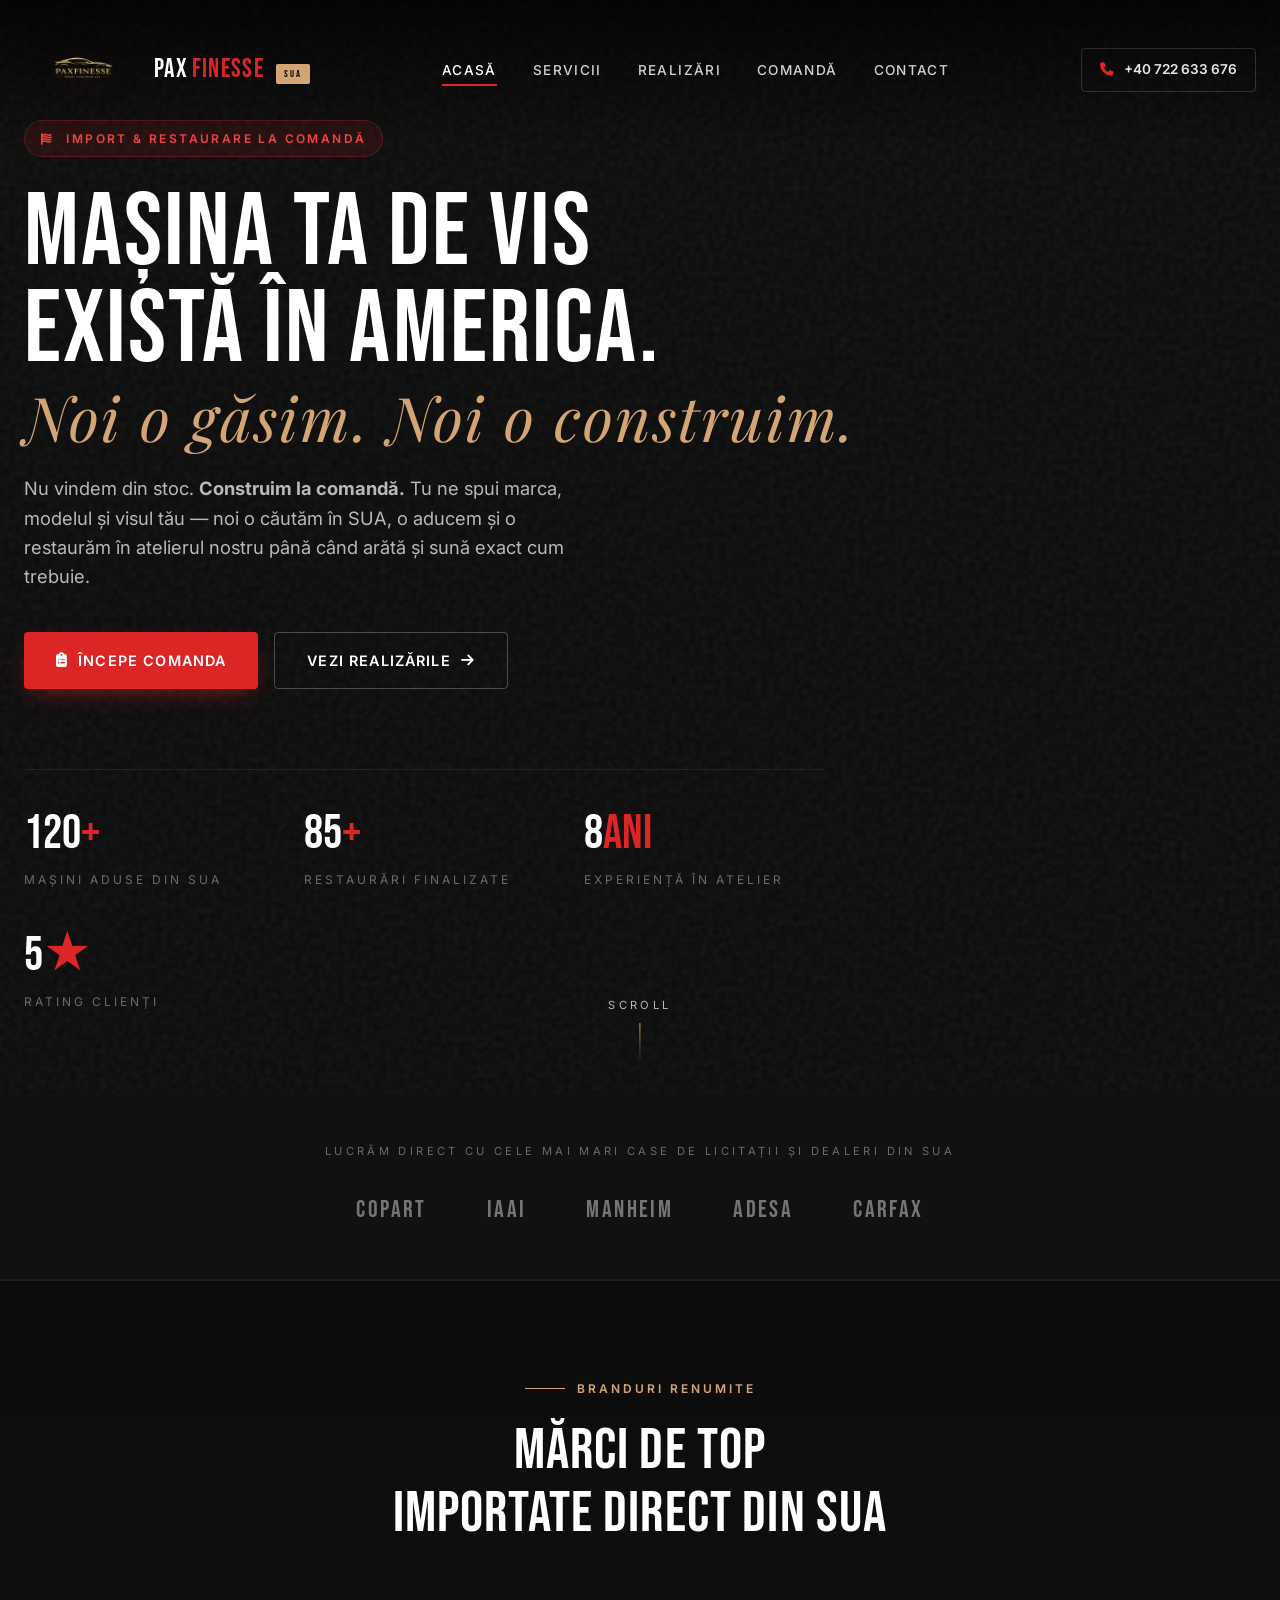
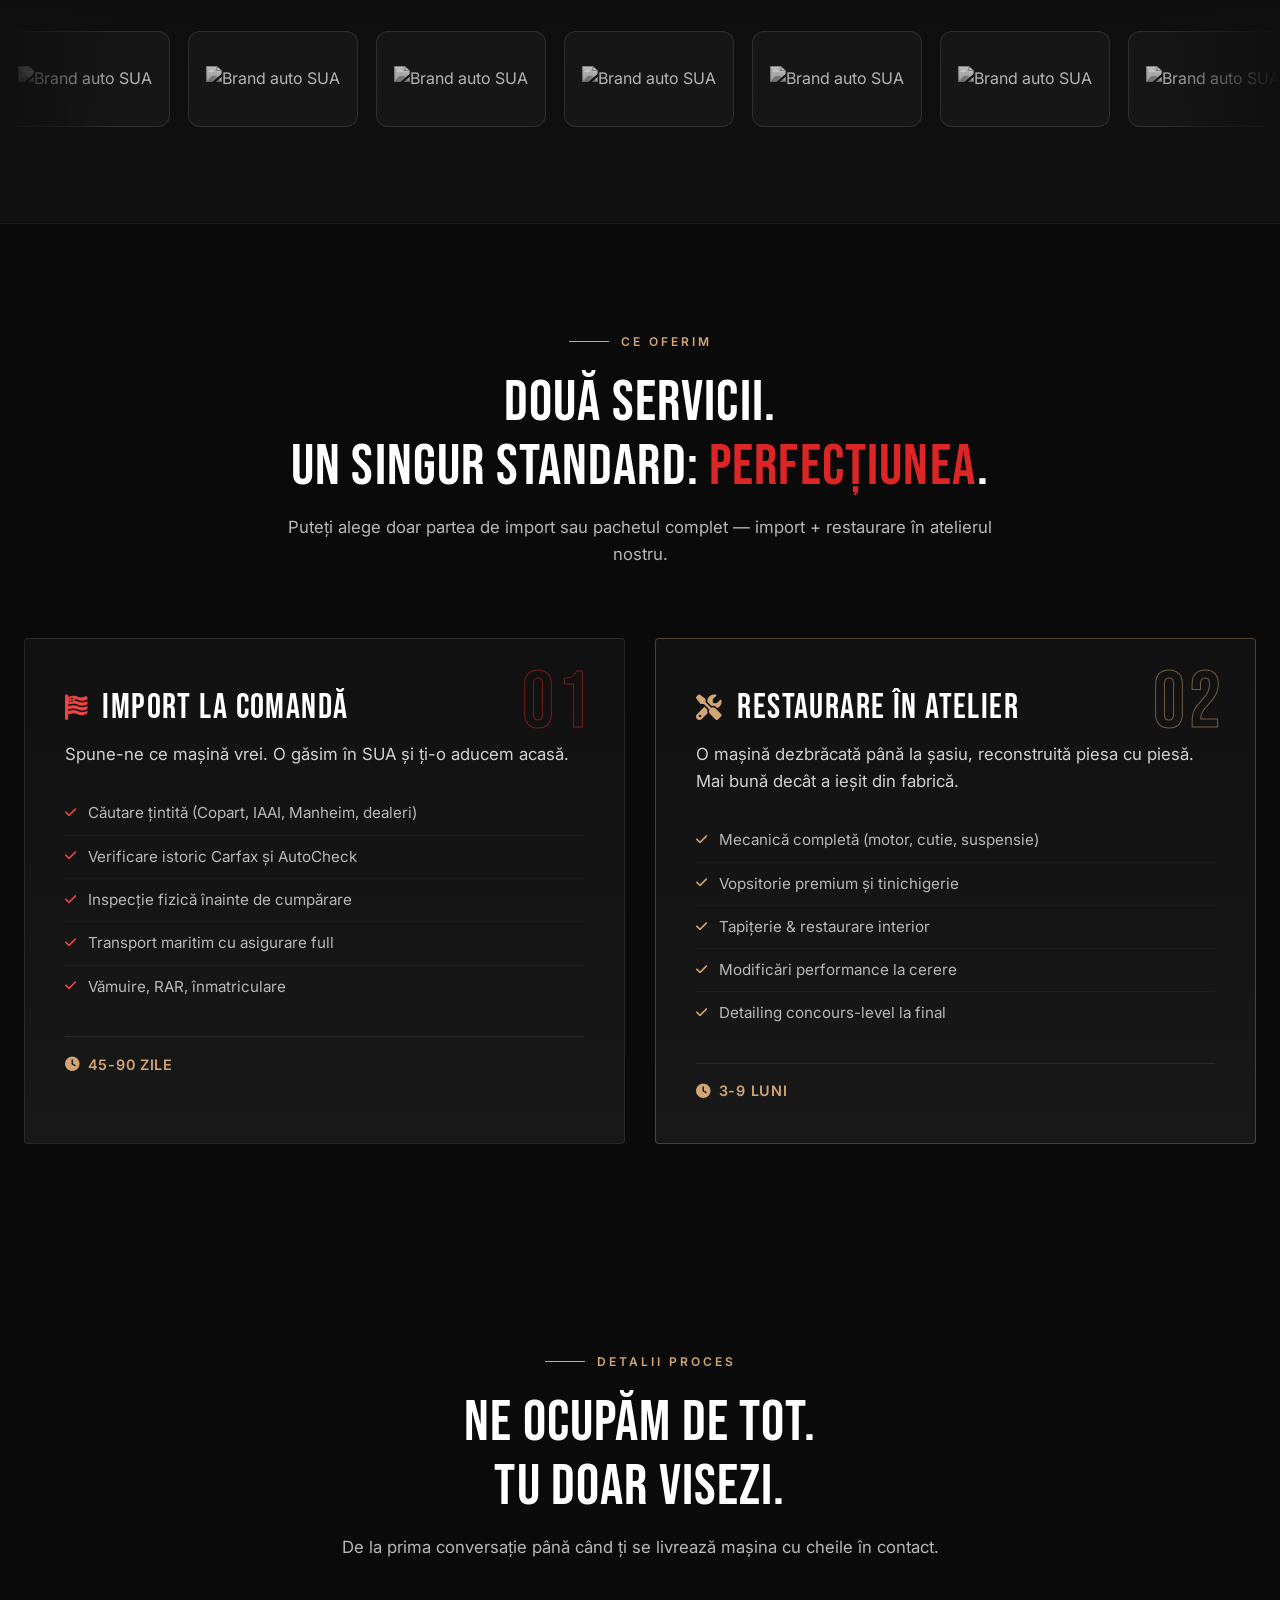
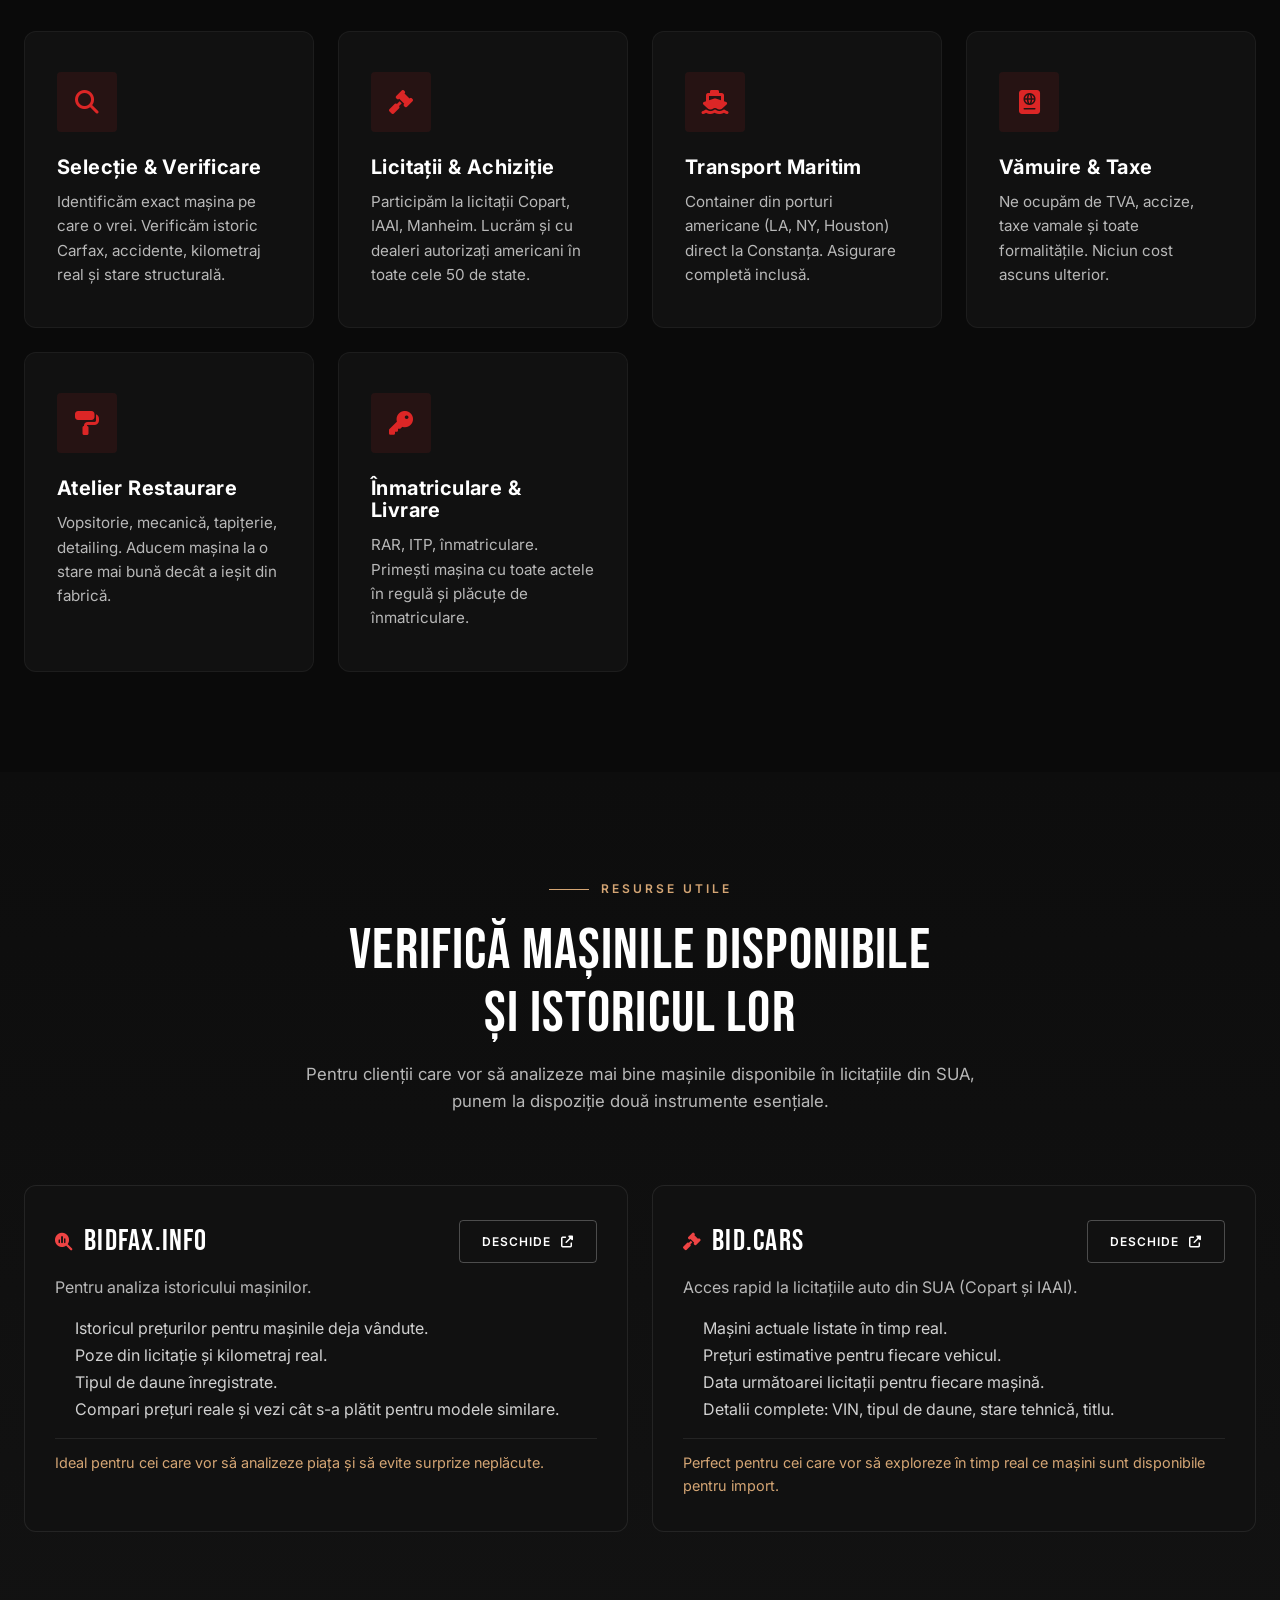
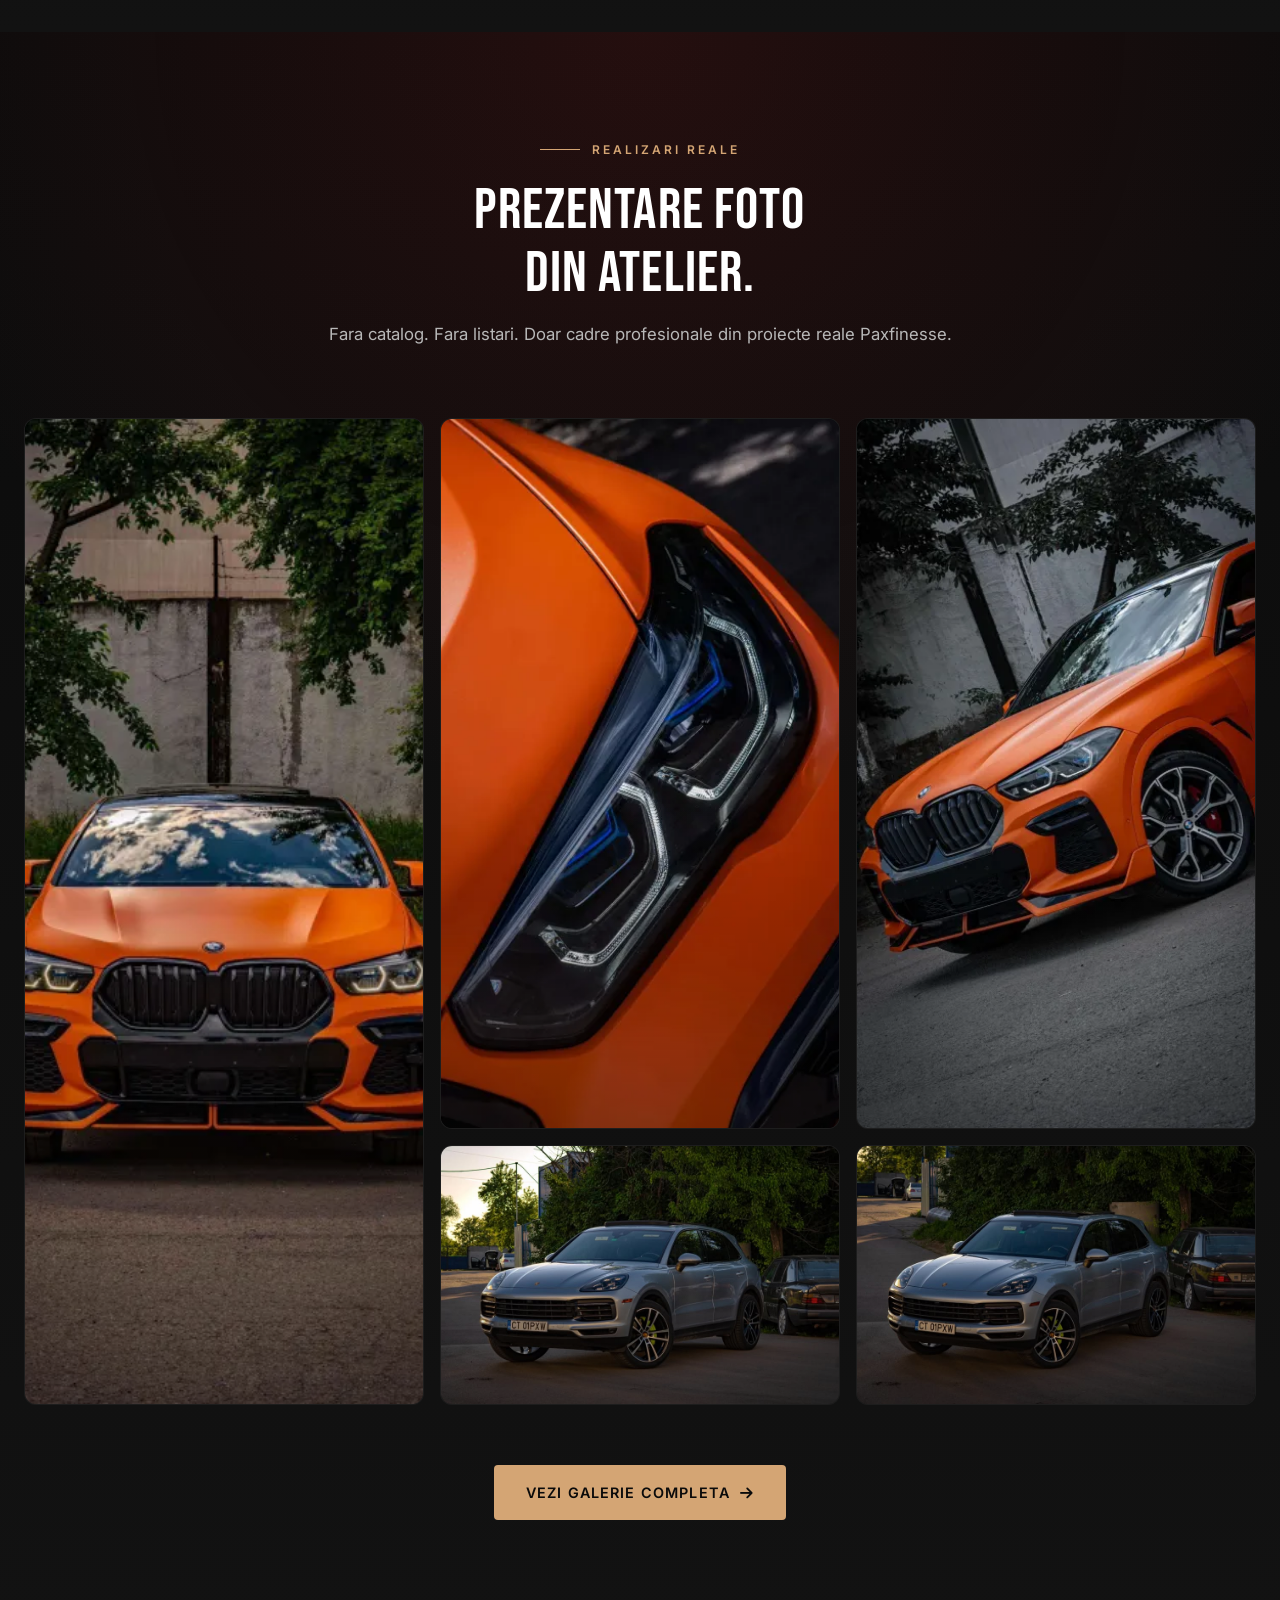
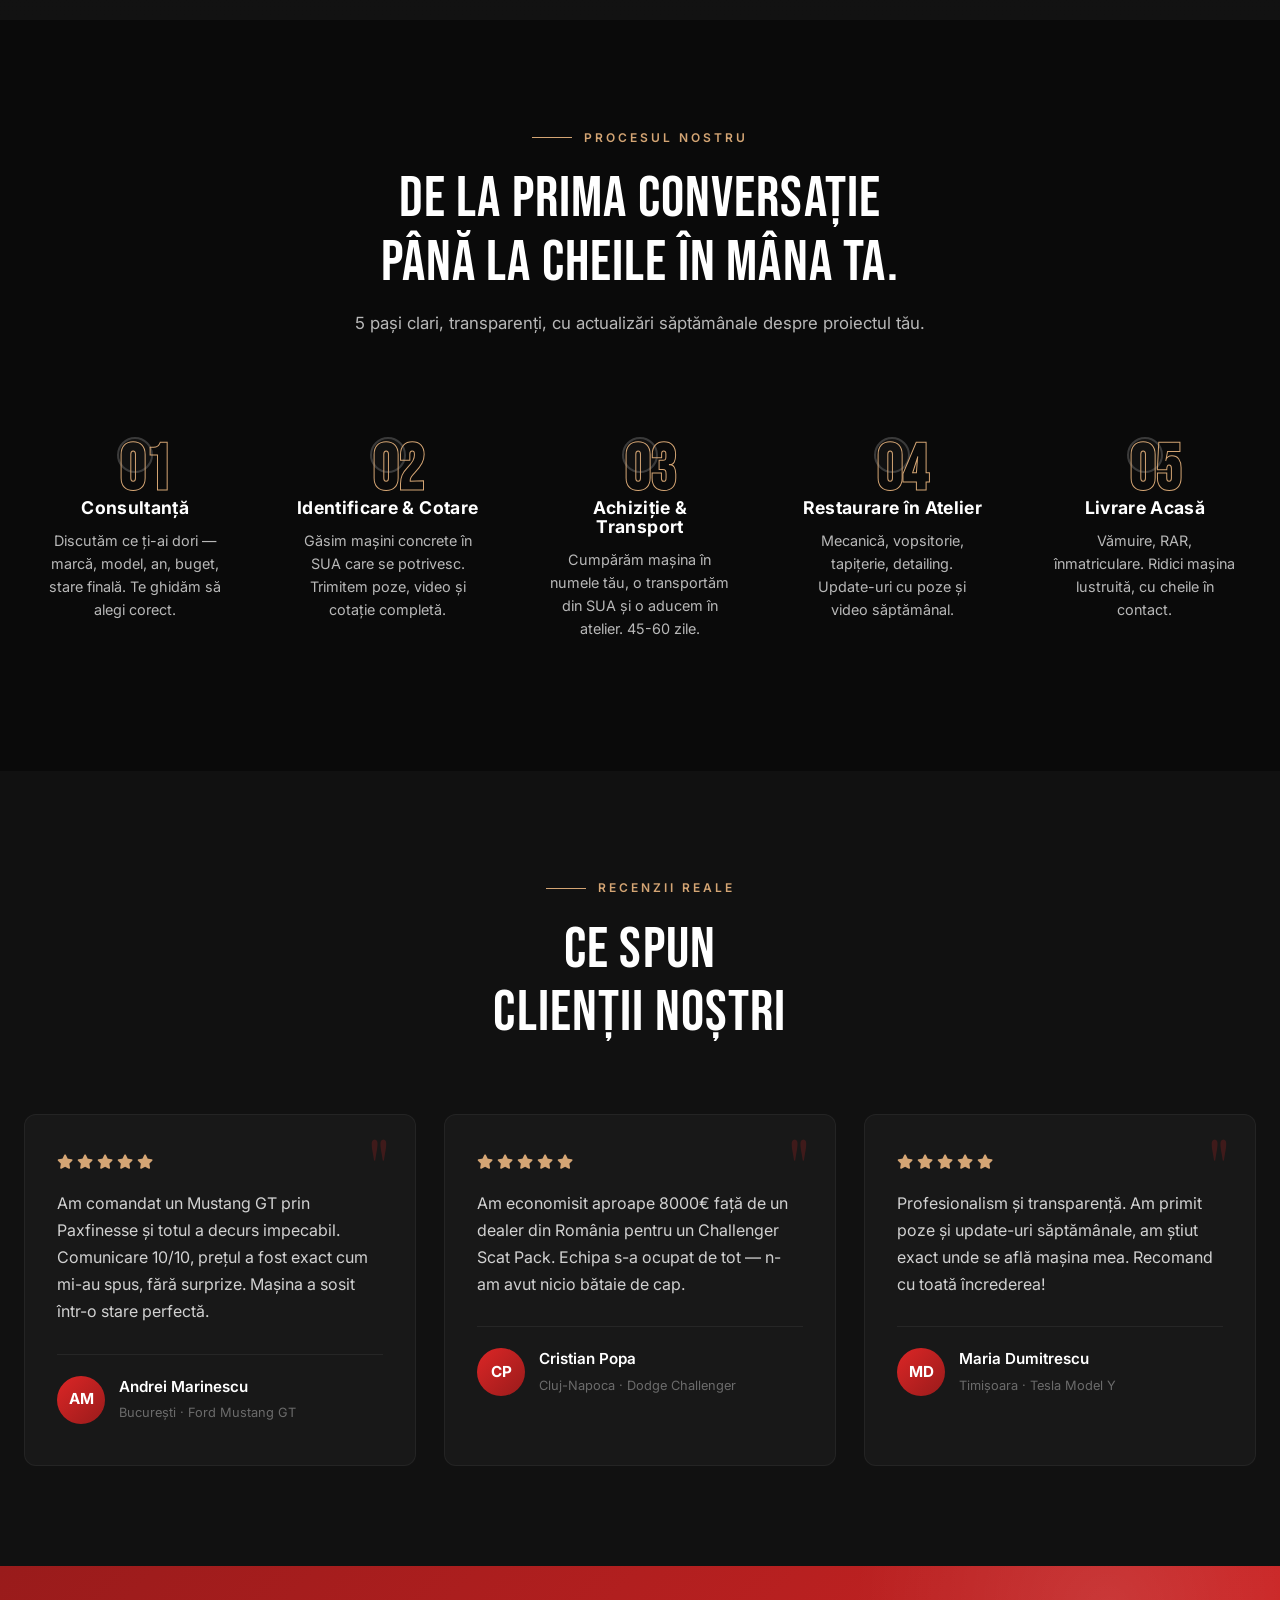
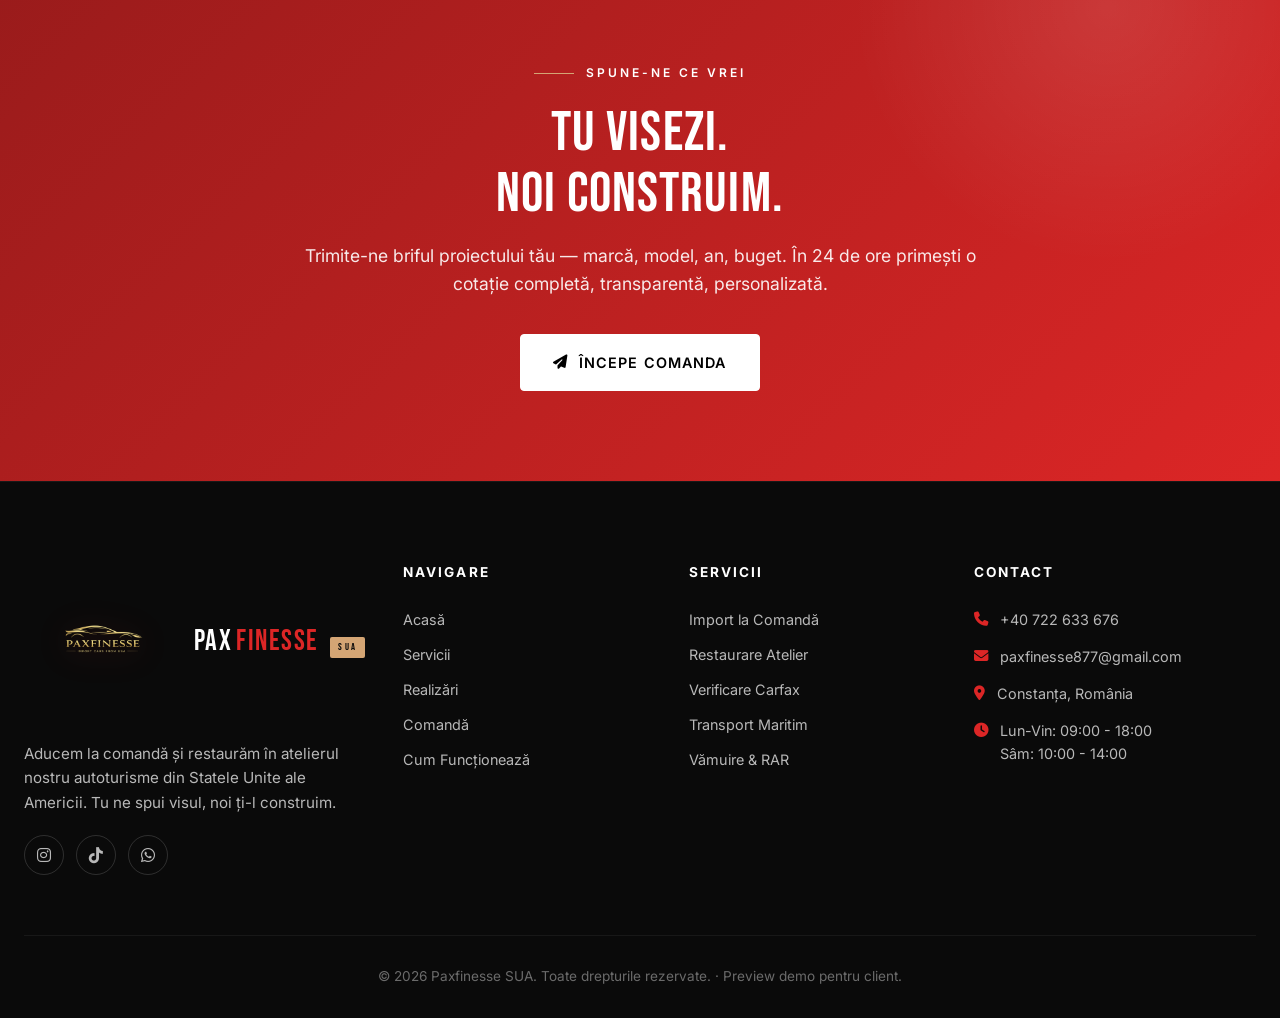
==== commit a04a3c60: "Actualizat email contact la paxfinesse877@gmail.com pe toate paginile" ====
--- a/index.html
+++ b/index.html
@@ -451,7 +451,7 @@
                 <h5>Contact</h5>
                 <ul class="footer-contact">
                     <li><i class="fas fa-phone"></i> +40 722 633 676</li>
-                    <li><i class="fas fa-envelope"></i> autofinesse.ro@gmail.com</li>
+                    <li><i class="fas fa-envelope"></i> paxfinesse877@gmail.com</li>
                     <li><i class="fas fa-map-marker-alt"></i> Constanța, România</li>
                     <li><i class="fas fa-clock"></i> Lun-Vin: 09:00 - 18:00<br>Sâm: 10:00 - 14:00</li>
                 </ul>
